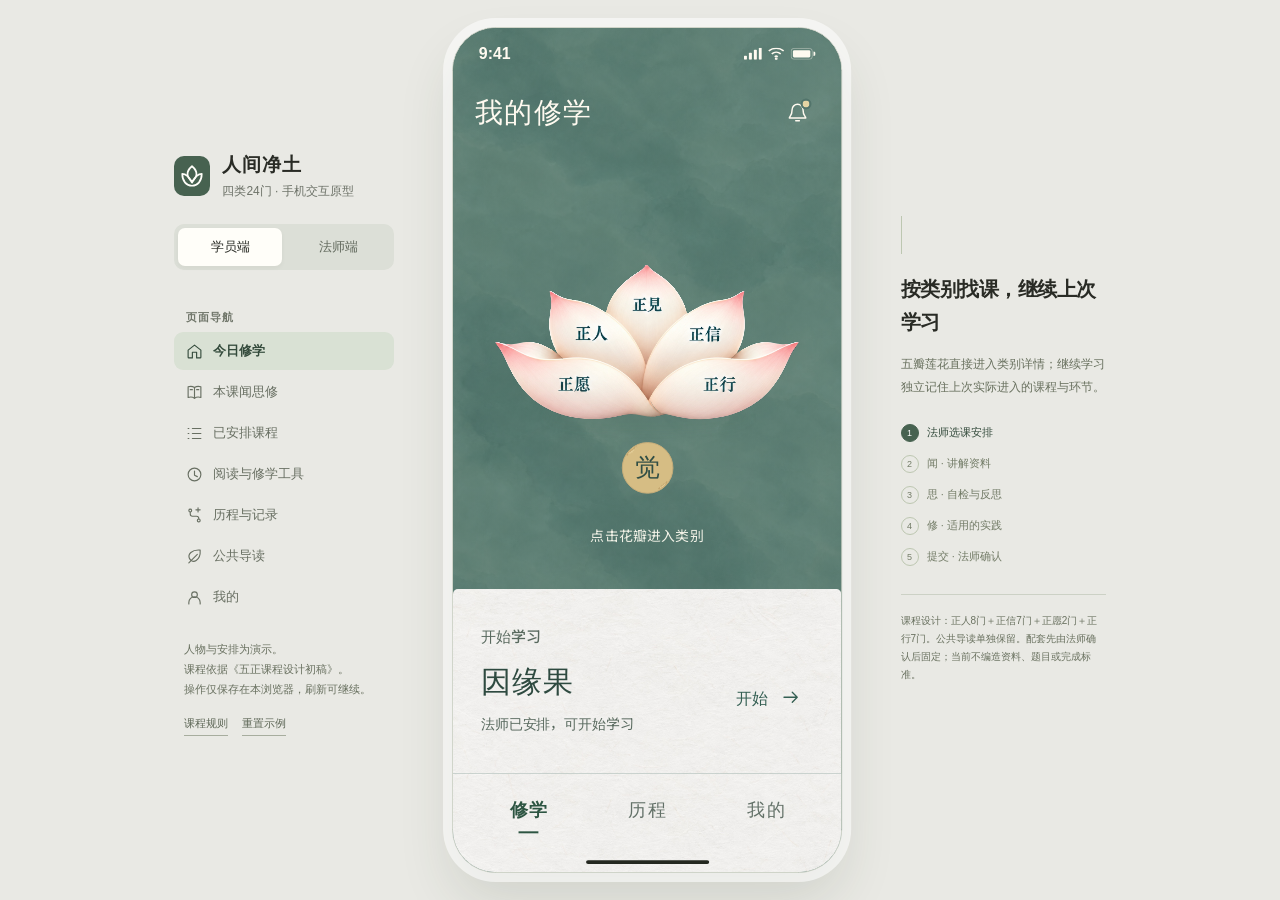
==== delivery/1.html @ a9e4b99b "[fina-skill] 完善首页莲花交互与宣纸文字导航" ====
<!doctype html>
<html lang="zh-CN">
<head>
  <meta charset="utf-8">
  <meta name="viewport" content="width=device-width, initial-scale=1, viewport-fit=cover">
  <meta name="theme-color" content="#e9e9e4">
  <title>人间净土 · 修学流程原型</title>
  <link rel="icon" href="data:image/svg+xml,%3Csvg xmlns='http://www.w3.org/2000/svg' viewBox='0 0 40 40'%3E%3Crect width='40' height='40' rx='10' fill='%23476250'/%3E%3Cpath d='M20 9C10 18 13 25 20 30C27 25 30 18 20 9Z' fill='none' stroke='%23fffdf6' stroke-width='2'/%3E%3Cpath d='M8 19C8 28 13 32 20 32C27 32 32 28 32 19C26 20 22 24 20 30C18 24 14 20 8 19Z' fill='none' stroke='%23fffdf6' stroke-width='2'/%3E%3C/svg%3E">
  <style>
:root{--ink:#292b25;--muted:#69705f;--primary:#476250;--primary-deep:#344b3c;--primary-soft:#e9eee7;--paper:#fffef9;--canvas:#f6f5ee;--line:#e6e7de;--ochre:#986a38;--ochre-soft:#f5ecde;--danger:#a1483f;--stage:#e9e9e4;--radius:16px;--font:-apple-system,BlinkMacSystemFont,"PingFang SC","Microsoft YaHei",sans-serif;--serif:"Songti SC","Noto Serif SC",SimSun,serif;--phone-scale:1}
*{box-sizing:border-box}body{margin:0;background:var(--stage);color:var(--ink);font-family:var(--font);font-size:15px;-webkit-font-smoothing:antialiased}button,input,textarea,select{font:inherit}button,a{-webkit-tap-highlight-color:transparent}button{cursor:pointer;color:inherit}button:disabled{cursor:not-allowed;opacity:.48}button,input,textarea,select,a{outline-offset:4px}button:focus-visible,a:focus-visible,input:focus-visible,textarea:focus-visible,select:focus-visible{outline:2px solid var(--primary)}button{border:0}a{color:var(--primary);text-underline-offset:3px}::selection{background:#dce5d7;color:#233329}input,textarea{caret-color:var(--primary)}svg{width:22px;height:22px;flex:none;vertical-align:middle}h1,h2,h3,h4,p{margin:0}h1,h2,h3{letter-spacing:-.025em}button{transition:background .15s ease,color .15s ease,transform .15s ease}button:active:not(:disabled){transform:translateY(1px)}.preview{height:100dvh;display:flex;gap:58px;align-items:center;justify-content:center;padding:25px 34px;overflow:hidden}.preview-sidebar{width:220px;flex:none;align-self:stretch;display:flex;flex-direction:column;justify-content:center;min-height:0}.preview-brand{display:flex;gap:12px;align-items:center;margin-bottom:24px}.brand-mark{width:36px;height:40px;display:grid;place-items:center;background:var(--primary);color:var(--paper);border-radius:10px}.brand-mark svg{width:26px;height:26px}.preview-brand strong{font-size:19px;letter-spacing:.05em}.preview-brand p{font-size:12px;color:#6d7268;margin-top:5px}.role-switch{padding:4px;display:flex;background:#dcdfd7;border-radius:10px;gap:4px;margin-bottom:24px}.role-switch button{width:50%;padding:10px 6px;font-weight:550;background:transparent;border-radius:7px;color:#636a5e;font-size:13px}.role-switch .active{background:var(--paper);color:var(--ink);box-shadow:0 2px 5px #242b1c0b}.side-heading{font-size:11px;letter-spacing:.08em;color:#70766a;margin:16px 12px 7px;font-weight:600}.preview-links{display:grid;gap:3px}.preview-links button{text-align:left;display:flex;align-items:center;gap:10px;background:transparent;border-radius:9px;padding:10px 12px;font-size:13px;color:#686f62}.preview-links button svg{width:17px;height:17px}.preview-links button:hover{background:#dfe3d9}.preview-links button.active{color:var(--primary-deep);background:#d9e1d4;font-weight:600}.preview-note{font-size:11px;line-height:1.8;color:#68705f;margin:24px 10px 0}.side-actions{display:flex;gap:14px;margin:12px 10px}.side-actions button{padding:4px 0;border-bottom:1px solid #a7ad9e;background:none;font-size:11px;color:#5e6757}.phone-wrap{position:relative;flex:none;width:calc(393px * var(--phone-scale));height:calc(852px * var(--phone-scale))}.phone{position:absolute;top:0;left:0;width:393px;height:852px;transform:scale(var(--phone-scale));transform-origin:top left;display:flex;flex-direction:column;background:var(--canvas);border:1px solid #d2d6cb;border-radius:44px;box-shadow:0 0 0 9px #ffffff92,0 28px 55px #303a2421;overflow:clip;isolation:isolate}.statusbar{height:52px;flex:none;display:flex;justify-content:space-between;align-items:center;padding:0 26px;font-size:16px;font-weight:600;user-select:none}.status-icons{display:flex;align-items:center;gap:6px}.status-icons svg{width:auto;height:12px}.phone-viewport{position:relative;flex:1;min-height:0;display:flex;flex-direction:column;overflow:hidden;isolation:isolate}.phone-content{flex:1;min-height:0;overflow:auto;overscroll-behavior:contain;scrollbar-width:none;scroll-behavior:smooth}.phone-content::-webkit-scrollbar{display:none}.gesture{height:27px;flex:none;display:grid;place-items:end center;padding-bottom:8px;background:var(--paper)}.gesture:after{content:"";width:124px;height:4px;background:#242820;border-radius:5px}.app-bar{height:53px;padding:4px 20px 0;display:flex;align-items:center;justify-content:space-between;gap:8px;flex:none;background:var(--canvas)}.app-bar .bar-title{font-size:17px;font-weight:600}.back{background:transparent;width:36px;height:40px;display:grid;place-items:center;margin-left:-9px}.icon-btn{height:40px;width:40px;display:grid;place-items:center;border-radius:50%;background:none}.icon-btn:hover{background:var(--primary-soft)}.app-wordmark{display:flex;gap:9px;align-items:center;font-family:var(--serif);font-size:21px;letter-spacing:.1em}.app-wordmark svg{width:25px;height:25px;color:var(--primary)}.pad{padding:12px 22px 24px}.page-heading{font-size:27px;font-weight:650;line-height:1.4}.sub{font-size:13px;color:var(--muted);line-height:1.7}.date{font-size:12px;color:var(--muted);margin-top:5px}.greeting{padding-top:15px;margin-bottom:26px}.greeting h1{font-family:var(--serif);font-size:30px;font-weight:600;letter-spacing:.02em}.section-title{display:flex;justify-content:space-between;align-items:center;gap:8px;margin:23px 0 13px}.section-title h2{font-size:17px;font-weight:650}.text-button{background:none;padding:8px 0;color:var(--primary);font-size:12px;display:inline-flex;align-items:center;gap:2px}.text-button svg{width:14px;height:14px}.course-focus{background:var(--paper);border:1px solid #dce2d5;border-radius:var(--radius);padding:20px 18px 17px}.focus-top{display:flex;align-items:center;justify-content:space-between;gap:8px}.breadcrumb{font-size:11px;color:var(--muted);display:flex;align-items:center;gap:5px;line-height:1.6}.breadcrumb svg{width:11px;height:11px}.tag{font-size:10px;padding:5px 8px;border-radius:5px;display:inline-flex;gap:4px;align-items:center;white-space:nowrap;line-height:1.2}.tag.green{background:var(--primary-soft);color:var(--primary)}.tag.amber{background:var(--ochre-soft);color:var(--ochre)}.tag.gray{background:#eeeee7;color:#6a7062}.tag svg{width:11px;height:11px}.focus-title{font-family:var(--serif);font-size:30px;font-weight:600;margin:13px 0 7px;letter-spacing:.03em}.focus-copy{font-size:13px;color:#626b5a;line-height:1.8}.phase-track{display:flex;gap:7px;margin:20px 0 17px}.phase-track button{flex:1;display:flex;align-items:center;justify-content:center;gap:5px;height:37px;border-radius:6px;background:#eeefe8;color:#697260;font-size:12px}.phase-track button.done{color:var(--primary);background:#e5ece0}.phase-track button.current{background:#eef0df;color:#5c6742}.phase-track svg{width:14px;height:14px}.primary{background:var(--primary);color:var(--paper);width:100%;min-height:47px;padding:12px 17px;border-radius:10px;font-weight:550;font-size:14px;display:flex;align-items:center;justify-content:center;gap:8px}.primary:hover:not(:disabled){background:var(--primary-deep)}.primary svg{width:17px;height:17px}.secondary{background:var(--paper);border:1px solid #d9dfd1;color:var(--primary);min-height:45px;padding:11px 16px;border-radius:10px;font-weight:550;display:flex;align-items:center;justify-content:center;gap:7px;font-size:13px}.secondary:hover{background:var(--primary-soft)}.secondary svg{width:17px;height:17px}.quiet{border:0;background:transparent;color:var(--muted);padding:10px;font-size:12px}.small-primary{background:var(--primary);color:white;padding:8px 13px;border-radius:7px;font-size:12px;min-height:37px}.course-foot{display:flex;align-items:center;justify-content:space-between;font-size:10px;color:var(--muted);margin-top:13px}.avatar{width:31px;height:31px;background:#e9e5d9;border-radius:50%;display:inline-grid;place-items:center;color:#695e49;font-family:var(--serif);font-size:14px;flex:none}.teacher-by{display:flex;gap:6px;align-items:center}.teacher-by .avatar{width:20px;height:20px;font-size:10px}.list-row{display:flex;align-items:center;gap:12px;width:100%;text-align:left;background:none;padding:16px 0;border-bottom:1px solid var(--line)}.row-icon{height:42px;width:42px;border-radius:12px;background:#e9ede2;color:var(--primary);display:grid;place-items:center;flex:none}.row-icon.ochre{background:#f0e9db;color:var(--ochre)}.row-icon.gray{background:#ebece5;color:#7d8375}.row-main{flex:1;min-width:0}.row-main strong{font-size:14px;font-weight:550;display:block;line-height:1.5}.row-main small{font-size:11px;color:var(--muted);display:block;line-height:1.7;margin-top:3px}.row-arrow{height:17px;width:17px;color:#8d9484;flex:none}.row-end{text-align:right;font-size:12px;color:var(--primary);font-variant-numeric:tabular-nums;flex:none}.row-end small{display:block;font-size:10px;color:var(--muted);margin-top:3px}.lotus-route{position:relative;padding:20px 18px;background:#eeeee4;border-radius:14px;display:flex;align-items:center;gap:17px;text-align:left;width:100%;margin-top:25px}.route-sign{height:53px;width:53px;color:var(--primary);border:1px solid #cbd4bf;border-radius:50%;display:grid;place-items:center}.route-sign svg{width:30px;height:30px}.lotus-route strong{font-family:var(--serif);font-size:18px;letter-spacing:.04em;font-weight:600}.lotus-route small{display:block;margin-top:7px;color:var(--muted);font-size:11px}.bottom-nav{background:var(--paper);border-top:1px solid var(--line);height:63px;flex:none;display:flex;justify-content:space-around;align-items:center;padding:5px 7px 0}.bottom-nav button{background:transparent;display:flex;align-items:center;justify-content:center;flex-direction:column;gap:5px;color:#6d7564;font-size:10px;min-width:68px;min-height:48px}.bottom-nav button svg{width:21px;height:21px}.bottom-nav button.active{color:var(--primary);font-weight:600}.preview-context{width:205px;flex:none;align-self:center}.context-line{height:38px;width:1px;background:#bdc7b1;margin-bottom:19px}.preview-context h2{font-family:var(--serif);font-size:20px;line-height:1.65;font-weight:600}.preview-context>p{font-size:12px;line-height:1.9;color:#69715f;margin-top:14px}.flow-index{display:grid;gap:13px;margin-top:25px;font-size:11px;color:#727b66}.flow-index span{display:flex;align-items:center;gap:8px}.flow-index i{width:18px;height:18px;border:1px solid #bdc7b1;border-radius:50%;font-style:normal;font-size:9px;display:grid;place-items:center}.flow-index .active{color:var(--primary-deep)}.flow-index .active i{background:var(--primary);color:white;border-color:var(--primary)}.preview-context .scope-note{font-size:10px;line-height:1.8;margin-top:28px;padding-top:17px;border-top:1px solid #ccd1c5}.mobile-tools{display:none}.detail-title{font-family:var(--serif);font-size:31px;margin:14px 0 8px;line-height:1.35;letter-spacing:.04em}.detail-lead{font-size:13px;line-height:1.8;color:#656e5b;margin-bottom:20px}.guidance{padding:16px 0;margin:0 0 12px;border-top:1px solid var(--line);border-bottom:1px solid var(--line)}.guidance-head{display:flex;align-items:center;gap:8px;font-size:12px;margin-bottom:9px}.guidance p{font-size:13px;line-height:1.9;color:#505b47}.stage-block{padding:17px 0 6px;border-bottom:1px solid var(--line)}.stage-head{display:flex;align-items:center;gap:11px;margin-bottom:5px}.stage-symbol{font-family:var(--serif);font-size:24px;color:var(--primary);width:27px;flex:none}.stage-head h2{font-size:16px;flex:1}.stage-head>small{font-size:11px;color:var(--muted)}.task-row{background:none;width:100%;display:flex;align-items:center;gap:11px;text-align:left;padding:13px 0 13px 3px}.check-dot{width:18px;height:18px;border:1px solid #c9d2c0;border-radius:50%;color:var(--primary);flex:none;display:grid;place-items:center}.check-dot.done{border-color:var(--primary);background:var(--primary);color:white}.check-dot svg{width:12px;height:12px}.task-row b{display:block;font-size:13px;font-weight:500;line-height:1.65}.task-row small{color:var(--muted);font-size:11px;display:block;margin-top:2px}.action-footer{padding:12px 22px 13px;border-top:1px solid var(--line);background:var(--paper);flex:none}.action-footer>p{font-size:11px;color:var(--muted);text-align:center;margin:8px 0 0;line-height:1.5}.action-footer.dual{display:flex;gap:10px}.action-footer.dual>*{flex:1}.banner{border:1px solid #dfd6bd;background:#f6f0e2;border-radius:9px;padding:12px 13px;font-size:12px;line-height:1.8;color:#76562c;margin:14px 0}.banner.success{background:#eaf0e5;border-color:#d3ddc9;color:var(--primary)}.muted-label{font-size:11px;color:var(--muted);margin:8px 0}.reader-toolbar{display:flex;gap:8px;margin:14px 0 18px}.chip{border:1px solid var(--line);background:var(--paper);border-radius:7px;min-height:34px;padding:7px 11px;font-size:12px;color:#6f7763}.chip.active{background:var(--primary-soft);border-color:#c7d3bd;color:var(--primary);font-weight:550}.reader-paper{background:var(--paper);border:1px solid #e4e4d8;padding:27px 22px 23px;border-radius:4px;min-height:334px}.reader-paper h2{font-family:var(--serif);text-align:center;font-size:25px;font-weight:600;margin-bottom:11px}.reader-paper .paper-sub{text-align:center;color:var(--muted);font-size:10px;margin-bottom:28px;letter-spacing:.12em}.reader-paper h3{font-family:var(--serif);font-size:17px;margin:21px 0 12px}.reader-paper p{font-family:var(--serif);font-size:16px;line-height:2.2;color:#4e5546}.paper-line{height:1px;background:var(--line);margin:20px 0}.reader-pagination{display:flex;align-items:center;justify-content:space-between;margin:15px 0}.reader-pagination span{font-size:11px;color:var(--muted)}.checkbox-row{display:flex;align-items:flex-start;gap:9px;font-size:12px;line-height:1.7;padding:14px 0}.checkbox-row input{accent-color:var(--primary);width:17px;height:17px;margin:1px 0 0;flex:none}.field{margin:21px 0}.field label,.field .label{display:block;font-size:13px;font-weight:550;margin-bottom:9px;line-height:1.6}.field small{font-weight:400;color:var(--muted);font-size:11px}.field input:not([type=checkbox]):not([type=radio]),.field textarea,.field select{width:100%;background:var(--paper);border:1px solid #d6ddcc;border-radius:9px;padding:12px;color:var(--ink);font-size:13px;line-height:1.7;min-height:46px}.field textarea{resize:vertical;min-height:106px}.field textarea:focus,.field input:focus{border-color:var(--primary)}input::placeholder,textarea::placeholder{color:#717866;opacity:1}.question{padding:19px 0;border-bottom:1px solid var(--line)}.question legend{font-size:14px;font-weight:550;margin-bottom:12px;line-height:1.7;padding:0}.question{border-left:0;border-right:0;border-top:0;min-width:0;margin:0}.radio-options{display:flex;flex-wrap:wrap;gap:8px}.radio-label{display:flex;align-items:center;gap:5px;font-size:11px;line-height:1.5;background:var(--paper);border:1px solid #e0e4d7;padding:9px;border-radius:7px;cursor:pointer;min-height:37px}.radio-label:has(input:checked){background:var(--primary-soft);border-color:var(--primary);color:var(--primary)}.radio-label input{accent-color:var(--primary);margin:0;width:13px;height:13px}.error{color:var(--danger);font-size:12px;line-height:1.7;margin-top:10px}.practice-hero{display:flex;align-items:center;justify-content:space-between;padding:17px 0;border-bottom:1px solid var(--line)}.practice-hero strong{font-size:14px;font-weight:550}.practice-hero small{font-size:11px;color:var(--muted);display:block;margin-top:6px}.practice-hero b{font-variant-numeric:tabular-nums;font-size:17px;font-weight:500;color:var(--primary)}.counter-area{text-align:center;padding:29px 0 14px}.count-button{width:224px;height:224px;border-radius:50%;background:#e8eee1;border:1px solid #d2ddc6;display:flex;flex-direction:column;gap:3px;align-items:center;justify-content:center;margin:0 auto 16px;color:var(--primary)}.count-button:hover{background:#e0e9d8}.count-button:active{transform:scale(.98)!important}.count-button svg{width:31px;height:31px;margin-bottom:8px;opacity:.8}.count-button strong{font-size:53px;font-weight:350;line-height:1.15;font-variant-numeric:tabular-nums;letter-spacing:-.04em}.count-button small{font-size:11px;opacity:.8;margin-top:7px}.count-tools{display:flex;justify-content:center;gap:15px}.count-tools button{background:transparent;border:1px solid #d6deca;min-width:60px;height:36px;border-radius:8px;color:var(--primary);font-size:13px}.manual-entry{display:flex;gap:9px;align-items:center;margin-top:15px}.manual-entry input{min-width:0}.manual-entry button{flex:none}.progress-line{height:5px;background:#e7ebdf;border-radius:5px;overflow:hidden}.progress-line span{height:100%;display:block;background:var(--primary);border-radius:5px;transition:width .2s ease}.summary-row{display:flex;justify-content:space-between;align-items:center;gap:12px;padding:14px 0;border-bottom:1px solid var(--line);font-size:13px;line-height:1.6}.summary-row .value{font-size:12px;color:var(--primary);display:flex;gap:6px;align-items:center;text-align:right}.summary-row svg{width:15px;height:15px}.summary-prose{font-size:13px;line-height:1.9;color:#55614d;margin:11px 0 20px}.success-state{text-align:center;padding:40px 10px 28px}.success-mark{height:72px;width:72px;border-radius:50%;display:grid;place-items:center;background:var(--primary-soft);color:var(--primary);margin:0 auto 21px}.success-mark svg{width:33px;height:33px}.success-state h1{font-family:var(--serif);font-size:29px;margin-bottom:10px}.success-state p{font-size:13px;line-height:1.9;color:var(--muted)}.state-list{background:var(--paper);border:1px solid var(--line);border-radius:12px;padding:3px 17px;margin:15px 0}.state-list .summary-row:last-child{border:0}.plain-note{font-size:12px;line-height:1.9;color:var(--muted);padding:12px 0}.tabs{display:flex;gap:21px;border-bottom:1px solid var(--line);margin:16px 0 4px}.tabs button{background:none;font-size:13px;color:#68725e;position:relative;padding:11px 0 13px;min-height:43px}.tabs button.active{color:var(--primary);font-weight:600}.tabs button.active:after{content:"";position:absolute;bottom:-1px;left:0;right:0;height:2px;background:var(--primary)}.journey-current{margin:19px 0 20px;padding:14px 0 14px 15px;border:1px solid #d5deca;border-radius:10px;display:flex;align-items:center;gap:12px;background:var(--paper)}.journey-current svg{width:27px;height:27px;color:var(--primary)}.journey-current strong{display:block;font-family:var(--serif);font-size:19px}.journey-current small{font-size:11px;color:var(--muted);display:block;margin-top:5px}.journey-chapter{position:relative;margin-left:13px;padding:0 0 23px 26px;border-left:1px solid #d2dcc5}.journey-chapter:last-child{border:0}.journey-dot{position:absolute;top:0;left:-12px;width:24px;height:24px;border:1px solid #cbd5be;border-radius:50%;background:var(--canvas);display:grid;place-items:center;font-size:10px;color:#7f8b72}.journey-dot.current{background:var(--primary);border-color:var(--primary);color:white}.journey-dot.done{background:#e1e9d9;color:var(--primary)}.journey-dot svg{width:12px;height:12px}.journey-chapter h2{font-family:var(--serif);font-size:20px;padding-top:2px}.journey-chapter>p{font-size:11px;color:var(--muted);margin:7px 0 10px}.journey-entries{display:flex;gap:7px;flex-wrap:wrap}.journey-entries button{border:1px solid #e0e4d8;background:var(--paper);border-radius:7px;padding:9px;font-size:11px;color:#68725e;min-height:36px;display:flex;gap:5px;align-items:center}.journey-entries button svg{width:11px;height:11px}.journey-entries button.current{background:#e6ecde;border-color:#c6d4b8;color:var(--primary)}.journey-entries button.done{color:var(--primary)}.empty{text-align:center;padding:42px 14px}.empty svg{width:35px;height:35px;color:#87937d;margin-bottom:17px}.empty h2{font-size:17px;font-weight:550;margin-bottom:9px}.empty p{font-size:12px;line-height:1.9;color:var(--muted)}.profile{display:flex;align-items:center;gap:14px;margin:18px 0 24px}.profile>.avatar{height:55px;width:55px;font-size:24px;background:#e0e7d7;color:var(--primary)}.profile h1{font-family:var(--serif);font-size:26px;font-weight:600}.profile p{font-size:12px;color:var(--muted);margin-top:6px}.stat-inline{display:flex;gap:0;margin:15px 0 20px;border-top:1px solid var(--line);border-bottom:1px solid var(--line);padding:17px 0}.stat-inline>div{flex:1;border-right:1px solid var(--line);text-align:center}.stat-inline>div:last-child{border:0}.stat-inline strong{font-size:21px;font-weight:500;display:block}.stat-inline small{font-size:11px;color:var(--muted);display:block;margin-top:6px}.student-row>.avatar{width:45px;height:45px;font-size:19px;background:#e2e9d9;color:var(--primary)}.search{display:flex;align-items:center;gap:9px;border:1px solid #e0e4d7;background:var(--paper);border-radius:10px;margin:20px 0 8px;padding:0 12px;height:43px}.search svg{width:17px;height:17px;color:var(--muted)}.search input{background:transparent;border:0;width:100%;height:100%;font-size:12px;outline:0}.assign-option{display:flex;gap:11px;align-items:flex-start;border-bottom:1px solid var(--line);padding:16px 0;cursor:pointer}.assign-option input{margin:4px 0 0;accent-color:var(--primary);width:17px;height:17px;flex:none}.assign-option strong{font-size:14px;font-weight:550}.assign-option p{font-size:12px;color:var(--muted);margin:5px 0;line-height:1.7}.form-grid{display:grid;grid-template-columns:1fr 1fr;gap:12px}.required-line{display:flex;align-items:center;gap:9px;padding:10px 0;font-size:13px}.required-line input{accent-color:var(--primary);height:16px;width:16px;margin:0}.review-title{font-family:var(--serif);font-size:26px;margin:14px 0 9px}.review-section{padding:19px 0;border-bottom:1px solid var(--line)}.review-section h2{font-size:16px;margin-bottom:10px}.review-section h2 span{font-family:var(--serif);font-weight:400;font-size:19px;margin-right:8px;color:var(--primary)}.review-section>p{font-size:13px;color:#536049;line-height:1.9}.review-section small{font-size:11px;color:var(--muted);display:block;line-height:1.8;margin-top:8px}.review-answer{margin-top:9px;font-size:12px;line-height:1.8;color:#5c6751}.review-answer b{color:var(--primary);font-weight:500}.record-line{display:flex;gap:12px;padding:17px 0;border-bottom:1px solid var(--line)}.record-line>.row-icon{height:35px;width:35px;border-radius:9px}.record-line strong{font-weight:500;font-size:13px}.record-line p{font-size:11px;color:var(--muted);line-height:1.8;margin-top:5px}.toast{position:absolute;bottom:20px;left:50%;transform:translateX(-50%);max-width:calc(100% - 35px);width:max-content;padding:11px 16px;border-radius:9px;background:#303c2e;color:#fffef9;font-size:12px;line-height:1.7;z-index:30;box-shadow:0 6px 15px #23301a24;pointer-events:none}.toast.error-toast{background:#8e4339}.modal{position:absolute;inset:0;background:#2028195c;display:flex;align-items:flex-end;z-index:20;padding-top:45px}.sheet{background:var(--paper);border-radius:22px 22px 0 0;padding:23px 22px 24px;width:100%;max-height:100%;overflow:auto;box-shadow:0 -5px 30px #20281912}.sheet-head{display:flex;align-items:center;justify-content:space-between;gap:12px;margin-bottom:13px}.sheet-head h2{font-size:19px;font-weight:600}.sheet-head .icon-btn{height:30px;width:30px}.sheet>p{font-size:13px;line-height:1.9;color:var(--muted);margin:12px 0 22px}.sheet-actions{display:flex;gap:11px;margin-top:20px}.sheet-actions>*{flex:1}.sheet textarea{width:100%;border:1px solid #d4dccb;background:var(--canvas);padding:12px;border-radius:9px;min-height:115px;resize:vertical;font-size:13px;line-height:1.8}.review-stamp{font-size:12px;color:var(--primary);display:flex;gap:6px;align-items:center;margin-top:15px}.review-stamp svg{width:15px;height:15px}.revision-note{background:#f5eee0;border-radius:10px;padding:14px;margin:17px 0;color:#7b5c33;font-size:12px;line-height:1.9}.small-gap{margin-top:14px}.space-top{margin-top:23px}.center{text-align:center}.flex-row{display:flex;gap:10px;align-items:center}.flex-row>*{flex:1}.notice-dot{width:5px;height:5px;border-radius:50%;background:var(--ochre);display:inline-block}.history-label{font-size:11px;color:var(--muted);margin:18px 0 7px}.not-applicable{color:var(--muted);font-size:12px;padding:12px 0}.snapshot-note{font-size:10px;color:var(--muted);margin:14px 0;line-height:1.8}
@media(min-width:1450px){.preview{gap:76px}}@media(max-width:1080px){.preview-context{display:none}.preview{gap:45px}.preview-sidebar{width:205px}}@media(max-width:700px){.preview-sidebar{display:none}.preview{padding:53px 18px 18px;gap:0;align-items:flex-start}.mobile-tools{display:flex;position:fixed;top:9px;left:18px;right:18px;justify-content:space-between;align-items:center;font-size:11px;color:#5c6652}.mobile-tools button{border:1px solid #cbd2c2;background:#f6f6ef;padding:7px 10px;border-radius:7px;font-size:11px}.mobile-tools .mini-brand{font-family:var(--serif);font-size:14px;color:#485641}.phone{box-shadow:0 0 0 7px #ffffff85,0 15px 30px #303a241c}.preview-context{display:none}}@media(prefers-reduced-motion:reduce){*{transition:none!important;scroll-behavior:auto!important}}

/* Homepage: five-petal curriculum navigation, based on the supplied emblem. */
.lotus-home{padding-top:14px}.lotus-heading{display:flex;align-items:center;justify-content:space-between;gap:12px;margin:7px 0 3px}.lotus-heading h1{font-family:var(--serif);font-size:28px;font-weight:600;line-height:1.4;letter-spacing:.025em}.lotus-heading p{font-size:14px;color:var(--muted);margin-top:7px;line-height:1.6}.study-lotus{width:306px;max-width:100%;margin:1px auto 0}.lotus-map{display:block;width:100%;height:auto;vertical-align:top;overflow:visible}.lotus-petal,.lotus-center{cursor:pointer;outline:none}.lotus-petal .petal-silhouette{transition:stroke-width .18s ease,filter .18s ease}.lotus-petal:hover .petal-silhouette{stroke:#fff4cf;stroke-width:2.8}.lotus-petal:focus-visible .petal-silhouette{stroke:#fff9de;stroke-width:4.2}.lotus-petal text,.lotus-petal>circle,.lotus-petal>path:not(.petal-silhouette),.lotus-center text{pointer-events:none}.petal-name{font-family:var(--serif);font-size:26px;font-weight:500;fill:#f8ebc9;letter-spacing:.075em}.petal-state{font-family:var(--font);font-size:16px;fill:#e9e1ca;letter-spacing:0}.lotus-awakening{font-family:var(--serif);font-size:45px;fill:#f4e5bc;font-weight:400}.lotus-center-label{font-family:var(--serif);font-size:15px;fill:#ecdfb9;letter-spacing:.08em}.lotus-center:hover>circle:first-child,.lotus-center:focus-visible>circle:first-child{stroke:#fff9de;stroke-width:4}.lotus-hint{text-align:center;font-size:10px;letter-spacing:.06em;line-height:1.6;color:var(--muted);margin:1px 0 14px}.lotus-branch-head{display:flex;justify-content:space-between;align-items:center;gap:10px;margin-bottom:11px}.lotus-branch-head h2{font-family:var(--serif);font-size:21px;font-weight:600;display:flex;align-items:center;gap:9px}.lotus-branch-head h2 span{font-family:var(--font);font-size:10px;font-weight:400;color:var(--primary);border:1px solid #c8d2bf;display:grid;place-items:center;width:21px;height:21px;border-radius:4px}.lotus-branch-head>span{font-size:11px;color:var(--muted)}.lotus-course{border:1px solid #dce2d5;border-radius:14px;background:var(--paper);padding:13px 15px 14px}.lotus-course-title{display:flex;align-items:center;justify-content:space-between;margin:7px 0 0}.lotus-course-title h3{font-family:var(--serif);font-size:25px;font-weight:600}.lotus-course-title>span{font-size:10px;color:var(--muted)}.lotus-course .phase-track{margin:12px 0}.lotus-course .phase-track button{min-height:30px;padding:7px 4px;font-size:10px}.lotus-course .primary{min-height:42px;padding-top:11px;padding-bottom:11px;font-size:13px}.lotus-empty{padding:21px 15px 13px;background:var(--paper);border:1px solid var(--line);border-radius:14px}.lotus-empty p{font-size:14px;margin-bottom:9px}.lotus-empty small{font-size:11px;color:var(--muted);line-height:1.9}.lotus-empty .text-button{margin-top:11px;display:flex}.lotus-all{display:flex;align-items:center;justify-content:space-between;width:100%;background:transparent;padding:18px 0 13px;margin-top:9px;border-bottom:1px solid var(--line);font-size:13px}.lotus-all>span:last-child{color:var(--muted);font-size:11px;display:flex;gap:3px;align-items:center}.lotus-all svg{width:13px;height:13px}.lotus-note{font-size:10px}
@media(prefers-reduced-motion:reduce){.lotus-petal .petal-silhouette{transition:none}}

/* Units are the assignment boundary; a learner's route follows actual assignments. */
.space-top-sm{margin-top:8px}.unit-description{font-size:13px;line-height:1.9;color:#55614d;margin:14px 0 18px}.unit-deadline{display:block;margin-top:11px;color:var(--muted);font-size:11px}.reader-title{font-family:var(--serif);font-size:25px;font-weight:600;margin:10px 0 7px}.unit-filters{display:flex;flex-wrap:wrap;gap:7px;margin:20px 0 9px}.unit-filters .chip{padding:8px 11px;min-height:34px}.unit-choice{padding:16px 0 12px;border-bottom:1px solid var(--line)}.unit-choice>label{display:flex;gap:11px;align-items:flex-start;cursor:pointer}.unit-choice input{width:17px;height:17px;accent-color:var(--primary);flex:none;margin:3px 0 0}.unit-choice label strong{font-size:16px;font-weight:550}.unit-choice label small{display:block;font-size:11px;color:var(--muted);margin-top:7px;line-height:1.6}.unit-choice>p{font-size:12px;color:#55614d;line-height:1.8;margin:10px 0 0 28px}.unit-choice-foot{display:flex;justify-content:space-between;gap:8px;align-items:center;margin:2px 0 0 28px}.unit-choice-foot>span{font-size:11px;color:var(--muted)}.unit-choice.already-assigned>label{cursor:default}.unit-choice.already-assigned label strong{color:var(--muted)}.unit-target{padding:13px 0 19px;border-bottom:1px solid var(--line)}.unit-target>div{display:flex;align-items:center;justify-content:space-between;gap:10px}.unit-target strong{font-size:14px;font-weight:550}.unit-target label{font-size:12px;display:block;margin:8px 0}.unit-target input{width:100%;min-height:44px;background:var(--paper);border:1px solid #d6ddcc;border-radius:9px;padding:11px 12px;font-size:14px;color:var(--ink)}.unit-material-preview{display:flex;align-items:center;gap:10px;padding:15px 0;border-bottom:1px solid var(--line);font-size:14px}.unit-material-preview:last-child{border-bottom:0}.unit-material-preview svg{color:var(--primary);width:18px;height:18px}.unit-material-preview span{flex:1}.unit-material-preview small{font-size:11px;color:var(--muted)}.journey-summary{display:flex;justify-content:space-between;gap:15px;border-top:1px solid var(--line);border-bottom:1px solid var(--line);padding:16px 0;margin:22px 0 28px;font-size:12px;color:var(--muted)}.journey-summary b{font-weight:600;color:var(--primary);font-size:15px;padding:0 3px}.personal-route{position:relative;isolation:isolate;margin-top:6px}.personal-route:before{content:"";position:absolute;z-index:-1;top:23px;bottom:137px;left:2px;width:44px;background:url("data:image/svg+xml,%3Csvg xmlns='http://www.w3.org/2000/svg' width='44' height='160' viewBox='0 0 44 160'%3E%3Cpath d='M22 0C-7 53 51 107 22 160' fill='none' stroke='%23becabb' stroke-width='1.4'/%3E%3C/svg%3E") repeat-y}.route-node{position:relative;min-height:160px;padding:0 0 25px 58px}.route-dot{position:absolute;left:14px;top:13px;display:grid;place-items:center;width:20px;height:20px;border:1px solid #9cae98;border-radius:50%;background:var(--canvas);color:var(--primary)}.route-dot svg{width:12px;height:12px}.route-node.completed .route-dot{background:var(--primary);border-color:var(--primary);color:var(--paper)}.route-node.current .route-dot{border:2px solid var(--primary)}.route-node.current .route-dot>span{width:6px;height:6px;border-radius:50%;background:var(--primary)}.route-node.submitted .route-dot{background:var(--ochre-soft);color:var(--ochre);border-color:var(--ochre)}.route-content{display:flex;width:100%;text-align:left;background:transparent;flex-direction:column;align-items:flex-start;padding:0 0 13px;border-bottom:1px solid var(--line)}.route-meta{font-size:11px;line-height:1.6;color:var(--muted)}.route-title{display:flex;justify-content:space-between;align-items:center;gap:8px;width:100%;font-family:var(--serif);font-weight:600;font-size:23px;margin-top:8px;line-height:1.5}.route-title svg{width:15px;height:15px;color:var(--primary)}.route-path{font-size:11px;color:var(--muted);margin-top:5px;line-height:1.8}.route-state{display:flex;align-items:center;gap:10px;margin-top:11px;flex-wrap:wrap}.route-state>small{font-size:10px;color:var(--muted)}.route-content:hover .route-title{color:var(--primary)}
.submission-materials{padding:0 3px 10px}.submission-materials>div{display:flex;align-items:center;gap:8px;font-size:12px;padding:9px 0;color:var(--primary)}.submission-materials svg{width:14px;height:14px}.submission-materials span{flex:1}.submission-materials small{font-size:10px;color:var(--muted)}
/* The lotus distinguishes understanding (正见) from the four practice domains. */
.lotus-mode{pointer-events:none}.lotus-mode circle{stroke:#ead8a7;stroke-width:1}.lotus-mode text{font:600 15px var(--serif);letter-spacing:0}.lotus-mode.theory circle{fill:#efddb0}.lotus-mode.theory text{fill:#164d50}.lotus-mode.practice circle{fill:#164f54}.lotus-mode.practice text{fill:#f3e5bd}.lotus-relation{display:grid;justify-content:center;gap:7px;margin:14px 0 24px;font-size:13px;line-height:1.6;color:#55614d}.lotus-relation>span{display:flex;align-items:center;gap:8px;white-space:nowrap}.lotus-relation b{font-family:var(--serif);font-size:14px;font-weight:600;width:21px;height:21px;display:grid;place-items:center;border-radius:4px;background:#e9e1cd;color:#625434}.lotus-relation>span+span b{background:var(--primary-soft);color:var(--primary)}
/* Source-backed themes and explicit unresolved curriculum definitions. */
.source-path{font-size:12px;line-height:1.9;color:var(--primary);margin:14px 0;overflow-wrap:anywhere}.source-path>span{color:var(--muted);padding:0 2px}.definition-notice{background:#f2eddf;border-radius:10px;padding:14px 15px;margin:18px 0;color:#715832;font-size:12px;line-height:1.9}.definition-notice strong{font-size:13px;font-weight:550}.definition-notice p{margin-top:7px}.source-marker,.source-note{font-size:12px;line-height:1.9;color:var(--muted);margin:14px 0}.source-note{background:var(--paper);padding:13px;border:1px solid var(--line);border-radius:9px;color:#6b5a3d}.source-tree{padding:0 0 0 18px;margin:11px 0 20px}.source-tree li{font-size:13px;line-height:1.8;padding:8px 0;border-bottom:1px solid var(--line)}.source-tree small{display:block;color:var(--muted);font-size:11px}.pending-list{padding-left:19px;font-size:13px;line-height:1.9;color:#655a43;margin:12px 0 22px}.pending-list li{padding:5px 0}.source-group{border-top:1px solid var(--line);margin:8px 0}.source-group>summary{cursor:pointer;min-height:48px;padding:14px 0;font-size:14px;font-weight:550;color:var(--primary);line-height:1.5}.source-group>summary small{float:right;font-size:11px;font-weight:400;color:var(--muted);padding-right:2px}.source-group .unit-choice{padding-left:4px}.selected-source{display:flex;align-items:center;justify-content:space-between;gap:10px;border-bottom:1px solid var(--line);font-size:12px;line-height:1.8;padding:7px 0}.pending-methods{margin:22px 0}.pending-methods button{display:flex;align-items:center;gap:10px;width:100%;padding:15px 0;background:transparent;border-bottom:1px solid var(--line);text-align:left;font-size:12px}.pending-methods b{font-family:var(--serif);font-size:23px;font-weight:400;color:var(--primary)}.pending-methods span{flex:1;color:var(--muted)}.pending-methods svg{width:15px;height:15px;color:var(--primary)}

/* Mentor configuration fields share the existing paper form style. */
.field input:not([type=checkbox]):not([type=radio]),.field select{width:100%;min-height:44px;border:1px solid #d4dccb;border-radius:9px;background:var(--paper);padding:11px 12px;color:var(--ink);font-size:13px}.field select{appearance:auto}

/* v5: whole courses, explicit pairing gaps, and personal check-in settings. */
.course-counts{display:flex;justify-content:space-between;gap:8px;margin:22px 0 16px;padding:16px 0;border-block:1px solid var(--line)}.course-counts>span{display:flex;flex-direction:column;align-items:center;gap:6px;color:var(--muted);font-size:11px;flex:1}.course-counts b{color:var(--primary);font-family:var(--serif);font-weight:500;font-size:27px}.confirmed-pairing{background:#eaf0e6;border-left:2px solid #8d9f80;padding:14px 16px;color:var(--primary);font-size:12px;line-height:1.8}.confirmed-pairing strong{font-weight:600}.confirmed-pairing .pending-list{margin:6px 0 8px;padding-left:16px;color:var(--primary)}.confirmed-pairing .pending-list li{padding:3px 0}.confirmed-pairing p{font-size:11px;color:var(--muted)}.course-pairing .definition-notice{margin-bottom:6px}.lotus-heading>.tag{white-space:nowrap;font-size:10px}.lotus-course-title h3{overflow-wrap:anywhere}.lotus-course-title{margin:8px 0}.unit-material-preview small{max-width:100px;text-align:right;flex:none;line-height:1.7}.list-row .row-main{min-width:0}.list-row small,.list-row strong{overflow-wrap:anywhere}.course-pairing .source-path{padding:12px 14px;background:var(--paper);border:1px solid var(--line);border-radius:9px}.lotus-branch-head>span{font-size:10px}.field textarea{min-height:115px}.source-group>summary small{float:none}

/* Homepage: petals navigate to categories; resuming study is independent. */
.lotus-home .study-lotus{width:320px;margin:18px auto 0}.resume-section{margin-top:25px}.resume-entry{display:flex;align-items:center;justify-content:space-between;gap:16px;width:100%;padding:18px 0;text-align:left;background:transparent;border-block:1px solid var(--line)}.resume-entry:hover{background:var(--primary-soft)}.resume-entry-copy{flex:1;min-width:0}.resume-entry-copy strong{display:block;font-family:var(--serif);font-size:23px;font-weight:600;line-height:1.5;overflow-wrap:anywhere}.resume-entry-copy small{display:block;font-size:14px;line-height:1.7;color:var(--muted);margin-top:5px;overflow-wrap:anywhere}.resume-entry-action{display:inline-flex;align-items:center;gap:8px;flex:none;min-height:44px;font-size:15px;font-weight:550;color:var(--primary-deep)}.resume-entry-action svg{width:19px;height:19px}.home-empty{padding:14px 0 6px;min-height:130px}.home-empty h3{font-family:var(--serif);font-size:20px;font-weight:500;line-height:1.7}.home-empty p{font-size:12px;color:var(--muted);line-height:1.8;margin:6px 0}.home-empty .text-button{min-height:44px;font-size:13px}.category-intro{margin-top:5px}.category-assignment{display:flex;align-items:center;justify-content:space-between;gap:15px;width:100%;min-height:88px;padding:15px 0;background:transparent;text-align:left;border-bottom:1px solid var(--line)}.category-assignment strong{font-family:var(--serif);font-size:23px;font-weight:600;line-height:1.6}.category-assignment small{display:block;font-size:12px;line-height:1.7;color:var(--muted);margin-top:5px}.category-assignment>svg{width:17px;height:17px;color:var(--primary)}.category-assignment:hover{background:var(--primary-soft)}.category-empty{padding:14px 0 18px}.category-empty p{font-size:15px;line-height:1.8}.category-empty small{font-size:12px;line-height:1.8;color:var(--muted);display:block;margin-top:6px}.category-unassigned{margin-top:30px}.catalog-grid{display:grid;grid-template-columns:repeat(2,minmax(0,1fr));gap:0 18px;border-top:1px solid var(--line)}.catalog-course{display:flex;flex-direction:column;align-items:flex-start;justify-content:center;min-width:0;min-height:93px;padding:15px 0;border-bottom:1px solid var(--line);text-align:left;background:transparent}.catalog-course strong{font-size:17px;font-weight:500;line-height:1.6;overflow-wrap:anywhere}.catalog-course>span{display:flex;gap:5px;align-items:center;color:var(--muted);font-size:11px;margin-top:7px;line-height:1.5}.catalog-course>span svg{width:13px;height:13px}.catalog-course:hover{background:var(--primary-soft)}

/* Reading and practice tools share the paper interface; records have a single home. */
.timer-ribbon{display:flex;align-items:center;gap:8px;min-height:38px;flex:none;background:#e9eee7;color:var(--primary-deep);padding:7px 22px;font-size:11px;text-align:left}.timer-ribbon>svg{width:15px;height:15px}.timer-ribbon>b{margin-left:auto;font-variant-numeric:tabular-nums;font-weight:600}.history-filters{display:flex;gap:6px;flex-wrap:wrap;margin:18px 0 10px}.history-filters .chip{min-height:40px;padding:8px 12px;font-size:12px}.history-entry{display:flex;align-items:flex-start;gap:12px;width:100%;text-align:left;background:none;padding:17px 0;border-bottom:1px solid var(--line)}.history-entry>.row-icon{width:34px;height:34px;border-radius:8px}.history-entry>span:nth-child(2){flex:1;min-width:0}.history-entry strong{display:block;font-size:15px;font-weight:550;line-height:1.6}.history-entry small,.history-entry time{display:block;font-size:12px;color:var(--muted);line-height:1.8;margin-top:4px;overflow-wrap:anywhere}.history-entry time{font-size:11px}.history-entry>svg{width:14px;height:14px;color:var(--muted);margin-top:6px}.record-detail-main{font-family:var(--serif);font-size:23px;line-height:1.8;margin:27px 0;overflow-wrap:anywhere}.study-timer{padding:37px 0 34px;text-align:center}.study-timer>span{font-size:13px;color:var(--primary)}.study-timer>strong{display:block;font-size:49px;line-height:1.5;font-weight:450;font-variant-numeric:tabular-nums;letter-spacing:-.025em;margin:12px 0}.study-timer>p{font-size:12px;color:var(--muted);line-height:1.8}.tool-action-row{display:flex;gap:12px;margin-top:18px}.tool-action-row>*{flex:1;min-width:0}.tool-discard{display:block;margin:14px auto;font-size:12px}.counter-heading{margin:10px 0}.counter-heading .sub{margin-top:6px}.chant-manual{display:flex;gap:8px;align-items:center}.chant-manual>input{min-width:0}.chant-manual button{white-space:nowrap;flex:none;min-height:44px}.reader-file-actions{display:flex;justify-content:space-between;align-items:center;gap:9px;margin:11px 0 19px}.import-text-button{display:flex;align-items:center;gap:7px;position:relative;cursor:pointer;font-size:13px;color:var(--primary);min-height:44px;overflow:hidden;padding:9px 2px}.import-text-button svg{width:17px;height:17px}.import-text-button input{position:absolute;inset:0;opacity:0;cursor:pointer;width:100%}.import-text-button:focus-within{outline:2px solid var(--primary);outline-offset:3px}.reader-origin{font-size:11px;line-height:1.8;color:var(--muted);border-bottom:1px solid var(--line);padding-bottom:12px}.reader-missing{padding:31px 4px 35px;text-align:center}.reader-missing>svg{width:38px;height:38px;color:var(--primary);margin:0 0 20px}.reader-missing h1{font-family:var(--serif);font-size:25px}.reader-missing p{font-size:13px;line-height:1.9;color:var(--muted);margin-top:15px}.reader-missing small{font-size:11px;line-height:1.9;display:block;margin-top:22px;color:var(--muted)}.reader-tool>.reader-title{overflow-wrap:anywhere;font-size:23px}.reader-controls{border-block:1px solid var(--line);margin:18px 0 5px}.reader-controls>summary{cursor:pointer;min-height:44px;padding:13px 0;font-size:13px;color:var(--primary)}.reader-setting-fields{display:flex;gap:10px;margin:14px 0}.reader-setting-fields label{flex:1;min-width:0;font-size:12px;color:var(--muted)}.reader-setting-fields select{display:block;width:100%;min-height:42px;background:var(--paper);border:1px solid var(--line);border-radius:7px;margin-top:7px;color:var(--ink);padding:6px}.reader-jump{display:flex;align-items:center;gap:10px;margin-bottom:15px;font-size:12px}.reader-jump input{min-width:0;width:75px;min-height:42px;border:1px solid var(--line);border-radius:7px;padding:7px}.reader-jump button{min-height:42px}.reader-bookmarks{display:flex;flex-wrap:wrap;gap:7px;padding:3px 0 17px}.reader-bookmarks .chip{min-height:40px;font-size:12px}.reader-page-tools{display:flex;align-items:center;justify-content:space-between;gap:8px;color:var(--muted);font-size:11px;margin:8px 0}.reader-page-tools .text-button{min-height:40px;font-size:12px}.personal-reader-paper{white-space:pre-wrap;overflow-wrap:anywhere;padding:20px 0;color:var(--ink);font-family:var(--serif);min-height:180px}.night-reader{background:#25312b;--ink:#f0ede3;--muted:#bdc9bb;--primary:#c8d5b9;--paper:#2c3b32;--line:#4f6055}.night-reader .personal-reader-paper{color:var(--ink)}.night-reader input{background:var(--paper);color:var(--ink)}.reader-pagination{padding:10px 0}.reader-pagination button{min-height:44px}.reader-pagination>span{font-size:12px;white-space:nowrap}
.reader-footer{flex:none;background:var(--paper);padding:0 22px;border-top:1px solid var(--line)}.reader-footer .reader-pagination{margin:0;padding:5px 0}.reader-footer .reader-pagination .text-button{font-size:13px}.reader-footer .reader-pagination>span{color:var(--muted)}
.night-reader{color:var(--ink)}

/* Session context, full-page end review and saved daily totals. */
.timer-stage{border:0;padding:0;margin:20px 0;display:flex;gap:10px}.timer-stage legend{font-size:13px;margin-bottom:10px;color:var(--primary-deep)}.timer-stage label{flex:1;min-width:0;cursor:pointer;position:relative}.timer-stage input{position:absolute;left:10px;top:12px;accent-color:var(--primary);width:14px;height:14px}.timer-stage span{display:block;border:1px solid var(--line);border-radius:9px;padding:11px 6px 11px 30px;background:var(--paper)}.timer-stage input:checked+span{border-color:var(--primary);background:var(--primary-soft)}.timer-stage input:focus-visible+span{outline:2px solid var(--primary);outline-offset:3px}.timer-stage b{font-size:16px;font-weight:550}.timer-stage small{display:block;font-size:10px;color:var(--muted);line-height:1.8;margin-top:4px}.timer-stage input:disabled+span{cursor:default}.daily-timer-summary{border-block:1px solid var(--line);padding:17px 0;margin:23px 0 15px}.daily-timer-summary>div{display:flex;align-items:center;justify-content:space-between;gap:10px;font-size:13px;color:var(--primary)}.daily-timer-summary small{font-size:10px;line-height:1.8;color:var(--muted)}.daily-timer-summary>strong{display:block;font-size:31px;font-weight:450;line-height:1.5;font-variant-numeric:tabular-nums;margin:10px 0 7px}.daily-timer-summary>p{font-size:11px;color:var(--primary-deep);line-height:2;overflow-wrap:anywhere;margin-bottom:6px}.history-date{display:flex;align-items:center;gap:8px;margin-top:19px;font-size:12px}.history-date input{flex:1;min-width:0;min-height:44px;border:1px solid var(--line);border-radius:7px;background:var(--paper);padding:9px;color:var(--ink);font:inherit}.history-date button{font-size:12px;min-height:44px}.duration-fields{display:flex;gap:10px;margin-top:12px}.duration-fields>label{flex:1;min-width:0}.duration-fields span{display:block;font-size:11px;color:var(--muted);margin-top:6px}.duration-fields input{text-align:center;font-variant-numeric:tabular-nums}.timer-measured{padding:15px 0;border-bottom:1px solid var(--line);font-size:12px;color:var(--primary);margin:15px 0 22px;line-height:1.9}.timer-review .field{margin:20px 0}.timer-review .field>label small{font-weight:400;color:var(--muted);font-size:11px}.timer-record-meta{margin:15px 0 22px;border-block:1px solid var(--line);padding:10px 0}.timer-record-meta>div{display:flex;justify-content:space-between;gap:15px;font-size:12px;line-height:2.4}.timer-record-meta dt{color:var(--muted)}.timer-record-meta dd{margin:0}.saved-timer-duration{text-align:center;font-size:40px;font-variant-numeric:tabular-nums;color:var(--primary-deep);margin:10px 0 16px}.timer-ribbon>span{min-width:0;overflow:hidden;text-overflow:ellipsis;white-space:nowrap}.timer-ribbon>b{flex:none}

/* Timing is secondary to content; the contextual bar keeps pause/end within reach. */
.auto-timer-ribbon{flex:none;background:#e9eee7;border-bottom:1px solid var(--line)}.auto-timer-ribbon .timer-ribbon{width:100%;min-height:38px}.auto-timer-controls{display:flex;gap:16px;padding:0 22px 6px;justify-content:flex-end}.auto-timer-controls button{min-height:36px;padding:4px 0;background:transparent;color:var(--primary-deep);font-size:12px}.timer-conflict{font-size:11px;color:var(--primary-deep);line-height:1.8;padding:0 22px 9px}

/* A quiet long-form article, with a persistent sample label and fixed chapter navigation. */
.demo-article-label{display:flex;align-items:center;gap:10px;border-bottom:1px solid var(--line);padding-bottom:13px;font-size:11px;color:var(--muted)}.demo-article-label>span{background:var(--primary-soft);color:var(--primary-deep);border-radius:4px;padding:4px 7px;flex:none}.demo-article-label small{font-size:10px;line-height:1.8}.article-course{font-size:12px;color:var(--muted);margin:21px 0 10px}.article-title{font-family:var(--serif);font-size:29px;font-weight:600;line-height:1.5;margin:0 0 23px}.demo-article .reader-controls{margin-top:15px}.article-directory{display:flex;flex-direction:column;padding:3px 0 14px;gap:3px}.article-directory button{background:transparent;text-align:left;min-height:42px;padding:9px 0;color:var(--muted);font-size:13px;border-bottom:1px solid var(--line)}.article-directory button[aria-current]{color:var(--primary);font-weight:600}.demo-article-body{font-family:var(--serif);color:var(--ink);padding:12px 0 22px}.demo-article-body h2{font-size:1.1em;font-weight:600;margin:5px 0 24px;line-height:1.7}.demo-article-body p{margin:0 0 1.35em;text-align:left;overflow-wrap:anywhere}.demo-total-note{color:var(--muted);font-size:11px}.night-reader .demo-article-label>span{background:var(--paper);color:var(--ink)}

/* Personal history connects events in time, never courses into invented stages. */
.path-order{font-size:11px;color:var(--muted);margin:15px 0 21px}.path-day{margin:22px 0 26px}.path-day>h2{font-size:13px;font-weight:550;color:var(--primary-deep);margin-bottom:11px}.path-events{position:relative}.path-events:before{content:"";position:absolute;left:16px;top:20px;bottom:35px;width:1px;background:var(--line)}.path-event{position:relative;gap:12px;padding:14px 0 17px;align-items:flex-start}.path-event-dot{display:grid;place-items:center;flex:none;width:33px;height:33px;background:var(--canvas);color:var(--primary)}.path-event-dot svg{width:17px;height:17px}.path-event .path-event-meta{display:flex;align-items:center;justify-content:space-between;gap:10px;color:var(--muted);font-size:10px;margin:0 0 5px}.path-event .path-event-meta time{font-size:10px;margin:0;white-space:nowrap}.path-event-excerpt{font-size:12px;line-height:1.8;color:var(--muted);margin-top:8px;display:-webkit-box;-webkit-line-clamp:2;-webkit-box-orient:vertical;overflow:hidden}.path-daily-totals{margin:20px 0;border-block:1px solid var(--line)}.path-daily-totals>summary{min-height:44px;padding:13px 0;font-size:12px;color:var(--primary);cursor:pointer}.path-daily-totals .daily-timer-summary{border:0;margin:0;padding-top:4px}.journey-course-summary{display:flex;justify-content:space-between;gap:12px;font-size:12px;color:var(--muted);margin:18px 0}.journey-course{border-block-start:1px solid var(--line);padding:21px 0}.journey-course>div:first-child{display:flex;align-items:center;justify-content:space-between;gap:12px}.journey-course h2{font-family:var(--serif);font-size:24px;font-weight:600}.journey-course>div:first-child>span{font-size:11px;color:var(--muted)}.journey-course-state{font-size:12px;color:var(--primary);margin-top:10px}.journey-course-last{font-size:12px;color:var(--muted);line-height:1.8;margin-top:10px;overflow-wrap:anywhere}.journey-course-actions{display:flex;align-items:center;justify-content:space-between;gap:12px;margin-top:16px}.journey-course-actions .text-button{font-size:12px;min-height:44px}.journey-page .history-filters{gap:6px;margin-top:12px}.journey-page .history-filters .chip{padding:7px 10px}


/* A small, actionable study overview; detailed evidence stays one level deeper. */

/* Personal course route: grouped branches show parallel study, never a fixed syllabus. */
.journey-heading{display:flex;align-items:center;justify-content:space-between;gap:10px}.journey-heading .page-heading{font-family:var(--serif);font-size:28px;font-weight:600}.journey-heading>.text-button{flex:none;min-height:44px}.route-intro{font-size:12px;line-height:1.8;color:var(--muted);margin:8px 0 25px}.personal-course-route{position:relative;margin-left:4px}.personal-course-route:before{content:"";position:absolute;left:9px;top:15px;bottom:37px;border-left:1px solid #cbd4c7}.route-section{position:relative;padding:0 0 24px 33px}.route-section:last-child{padding-bottom:0}.route-section-title{position:relative;display:flex;align-items:center;gap:9px;min-height:27px;margin-bottom:10px}.route-section-title h2{font-size:16px;font-weight:600}.route-section-title>small{margin-left:auto;font-size:11px;color:var(--muted)}.route-section-mark{position:absolute;left:-33px;display:grid;place-items:center;width:20px;height:20px;border:1px solid #b5c2ae;border-radius:50%;background:var(--canvas);color:var(--primary)}.route-section-mark svg{width:12px;height:12px}.route-current .route-section-mark{border:5px solid var(--primary);box-shadow:0 0 0 4px var(--canvas)}.route-current .route-section-title h2{color:var(--primary-deep)}.route-planned .route-section-mark{border-style:dashed}.route-completed .route-section-title h2,.route-planned .route-section-title h2{color:var(--muted)}.route-empty{font-size:12px;line-height:1.9;color:var(--muted);padding:2px 0 3px}.course-route-node{position:relative;display:flex;align-items:center;gap:9px;width:100%;padding:14px 0;text-align:left;background:none;border-bottom:1px solid var(--line)}.course-route-node:before{content:"";position:absolute;left:-23px;top:50%;width:15px;border-top:1px solid #cbd4c7}.route-node-dot{position:absolute;left:-27px;top:calc(50% - 4px);height:8px;width:8px;border:1px solid #a4b49a;background:var(--canvas);border-radius:50%;display:grid;place-items:center}.route-node-dot svg{width:7px;height:7px}.route-current .course-route-node{background:var(--paper);padding:17px 14px;margin:10px 0;border:1px solid #d7dfcf;border-radius:9px}.route-current .route-node-dot{background:var(--primary);border-color:var(--primary)}.route-node-main{flex:1;min-width:0}.route-node-heading{display:flex;align-items:baseline;gap:10px}.route-node-heading strong{font-family:var(--serif);font-size:23px;font-weight:600;line-height:1.5}.route-node-heading small{margin-left:auto;font-size:10px;color:var(--muted);flex:none}.course-route-node>svg{width:14px;height:14px;color:var(--primary)}.route-node-state{display:block;font-size:11px;line-height:1.8;color:var(--muted);margin-top:5px}.route-node-comment{display:-webkit-box;-webkit-line-clamp:2;-webkit-box-orient:vertical;overflow:hidden;margin-top:7px;font-size:12px;line-height:1.8;color:var(--primary)}.route-completed .route-node-heading strong,.route-planned .route-node-heading strong{font-size:20px}.route-earlier>summary{font-size:12px;color:var(--primary);min-height:44px;padding:13px 0;cursor:pointer}.route-footnote{font-size:11px;line-height:1.9;color:var(--muted);margin-top:25px}.route-secondary-links{display:flex;justify-content:space-between;align-items:center;gap:12px;border-top:1px solid var(--line);margin-top:12px;padding-top:4px}.route-secondary-links button{min-height:44px}.progress-category{font-size:12px;color:var(--muted);margin-top:5px}.course-progress-page .detail-title{margin:12px 0}.progress-current-state{font-size:13px;color:var(--primary);line-height:1.8}.progress-assigned{font-size:11px;color:var(--muted);margin-top:5px}.progress-guidance{border-block:1px solid var(--line);margin-top:22px;padding:16px 0}.progress-guidance h2,.course-progress-stages h2{font-size:14px;font-weight:600}.progress-guidance p{font-size:13px;line-height:1.9;color:var(--primary-deep);margin-top:9px;white-space:pre-wrap;overflow-wrap:anywhere}.course-progress-stages>div{display:flex;align-items:flex-start;gap:15px;padding:20px 0;border-bottom:1px solid var(--line)}.course-progress-stages>div>div{flex:1;min-width:0}.progress-stage-symbol{font-family:var(--serif);font-size:27px;line-height:1.2;color:var(--primary);flex:none}.course-progress-stages p{font-size:12px;line-height:1.85;color:var(--muted);margin-top:7px}.course-progress-stages .progress-fact{color:var(--primary)}.progress-reflection{white-space:pre-wrap;overflow-wrap:anywhere}.progress-pending{margin-top:15px}.progress-pending>summary{padding:13px 0;min-height:44px;font-size:12px;color:var(--primary);cursor:pointer}.progress-boundary{font-size:11px;color:var(--muted);line-height:1.9;margin:8px 0 10px}

.route-last-study{color:var(--primary-deep);font-weight:600;margin-right:8px}

/* Shared reader chrome and persistent display preferences. */
.reader-theme-white{--canvas:#fff;--paper:#fff;--line:#e4e7e1}
.reader-theme-green{--canvas:#e8efdf;--paper:#edf3e6;--line:#cbd6c0;--muted:#59664f}
.reader-theme-night{--canvas:#202b26;--paper:#28362e;--ink:#e6eadd;--muted:#b3c0ae;--primary:#c0d3b5;--primary-deep:#d0dfc5;--primary-soft:#354637;--line:#4b5c4f;color:var(--ink)}
.reader-theme-night .gesture:after{background:var(--ink)}
.reading-duration{display:flex;align-items:center;gap:7px;min-height:36px;padding:7px 22px;font-size:11px;color:var(--primary-deep)}.reading-duration>svg{width:14px;height:14px}.reading-duration>b{margin-left:auto;font-weight:550;font-variant-numeric:tabular-nums}
.notification-bell{position:relative}.notification-dot{position:absolute;right:9px;top:8px;width:7px;height:7px;border-radius:50%;background:#9a483d;outline:2px solid var(--canvas)}.notice-list{margin-top:21px}.notice-entry{position:relative;display:block;width:100%;text-align:left;background:none;border-bottom:1px solid var(--line);padding:19px 23px 19px 0}.notice-row-title{display:flex;align-items:center;gap:10px}.notice-row-title strong{font-size:15px;font-weight:550}.notice-unread{font-size:10px;color:var(--primary-deep);background:var(--primary-soft);padding:3px 6px;border-radius:4px;flex:none}.notice-course{display:block;font-size:13px;color:var(--primary);margin-top:8px}.notice-excerpt{display:-webkit-box;-webkit-line-clamp:2;-webkit-box-orient:vertical;overflow:hidden;font-size:12px;line-height:1.8;color:var(--muted);margin-top:6px;overflow-wrap:anywhere}.notice-entry time{display:block;font-size:10px;color:var(--muted);margin-top:9px}.notice-entry>svg{position:absolute;right:0;top:23px;width:15px;height:15px;color:var(--muted)}.reflection-feedback{font-size:12px;line-height:1.8;color:var(--primary);padding:12px 0;border-block:1px solid var(--line);display:flex;gap:8px;align-items:center;justify-content:space-between}.reflection-feedback .text-button{flex:none;min-height:40px}.feedback-question{font-size:13px;line-height:1.8;color:var(--muted);padding:13px 0;border-block:1px solid var(--line);overflow-wrap:anywhere}
.reader-theme-night .timer-ribbon,.reader-theme-night .auto-timer-controls,.reader-theme-night .reading-duration{background:var(--primary-soft);color:var(--ink)}
.reader-theme-night .auto-timer-ribbon{background:var(--primary-soft)}
.reader-theme-night .reader-size-stepper button,.reader-theme-night .reader-jump input{background:var(--canvas);color:var(--ink)}
.reader-theme-night input::placeholder{color:var(--muted)}
.reader-theme-night .modal{background:#0008}
.reader-footer .reader-toolbar{display:flex;gap:0;margin:0;border-top:1px solid var(--line);padding:3px 0 5px}
.reader-toolbar>button{display:flex;flex:1;align-items:center;justify-content:center;gap:8px;min-height:45px;background:none;color:var(--primary);font-size:12px;border-radius:6px}
.reader-toolbar>button:hover{background:var(--primary-soft)}
.reader-toolbar>button svg{width:18px;height:18px}
.reader-type-icon{font-size:19px;font-family:var(--serif);font-weight:600;line-height:1}
.reader-footer .reader-pagination{padding:0}
.reader-sheet{padding-top:18px;padding-bottom:16px}
.reader-sheet .sheet-head{margin-bottom:13px}
.reader-sheet .sheet-head .icon-btn{width:44px;height:44px;margin:-6px -7px -6px 0}
.reader-font-preview{padding:12px 14px;background:var(--canvas);border:1px solid var(--line);border-radius:8px;color:var(--ink);margin:0 0 17px;overflow-wrap:anywhere}
.reader-option-group{padding:0;border:0;margin:0 0 17px;min-width:0}
.reader-option-group legend{padding:0;margin-bottom:9px;font-size:12px;color:var(--muted)}
.reader-segments{display:flex;gap:8px}
.reader-segments button{flex:1;min-width:0;min-height:42px;padding:8px;background:var(--canvas);border:1px solid var(--line);border-radius:7px;font-size:14px;line-height:1.6}
.reader-segments button[aria-pressed=true]{border-color:var(--primary);background:var(--primary-soft);color:var(--primary-deep);font-weight:600}
.reader-size-stepper{display:flex;gap:12px;align-items:center}
.reader-size-stepper button{width:78px;min-height:42px;border:1px solid var(--line);border-radius:7px;background:var(--canvas);font-size:18px}
.reader-size-stepper output{flex:1;text-align:center;font-size:18px;font-variant-numeric:tabular-nums}
.reader-theme-options{display:flex;gap:8px}
.reader-theme-options button{flex:1;min-width:0;display:flex;align-items:center;justify-content:center;flex-direction:column;gap:7px;background:transparent;font-size:11px;min-height:64px;color:var(--muted)}
.reader-theme-options button[aria-pressed=true]{color:var(--primary-deep);font-weight:600}
.reader-swatch{width:38px;height:38px;display:grid;place-items:center;border:1px solid #7d8a72;border-radius:50%}
.reader-swatch svg{width:19px;height:19px}
.swatch-paper{background:#f6f5ee;color:#344b3c}.swatch-white{background:#fff;color:#344b3c}.swatch-green{background:#e8efdf;color:#344b3c}.swatch-night{background:#202b26;color:#e6eadd}
.reader-settings-end{display:flex;justify-content:space-between;align-items:center;gap:12px;border-top:1px solid var(--line);padding-top:4px}
.reader-settings-end small{font-size:11px;color:var(--muted)}
.reader-settings-end .text-button{min-height:44px}
.reader-panel-note{font-size:12px;color:var(--muted);line-height:1.8;margin-bottom:18px}
.reader-panel-list{display:flex;flex-direction:column}
.reader-panel-list button{display:flex;align-items:center;justify-content:space-between;gap:10px;background:none;text-align:left;min-height:58px;padding:13px 0;border-bottom:1px solid var(--line);font-size:14px;line-height:1.8}
.reader-panel-list button>span{flex:1;min-width:0;overflow-wrap:anywhere}
.reader-panel-list button small{display:block;font-size:11px;color:var(--muted);font-weight:400}
.reader-panel-list button em{font-size:11px;font-style:normal;flex:none}
.reader-panel-list button svg{width:16px;height:16px;flex:none}
.reader-panel-list button[aria-current]{color:var(--primary);font-weight:600}
.reader-bookmark-toggle{display:flex;align-items:center;gap:9px;background:var(--primary-soft);color:var(--primary-deep);padding:13px;width:100%;min-height:46px;border-radius:7px;font-size:13px;margin-bottom:15px}
.reader-bookmark-toggle svg{width:18px;height:18px}

/* Slightly larger navigation labels on the refined homepage. */
.phone:has(.lotus-home) .bottom-nav {height:68px;}
.phone:has(.lotus-home) .bottom-nav button {font-size:13px;min-height:52px;gap:5px;}
.phone:has(.lotus-home) .bottom-nav button.active {color:var(--primary-deep);}

/* Approved side-view lotus: the artwork and hit regions share the same silhouettes. */
.lotus-home .lotus-bloom{position:relative;isolation:isolate;width:100%;max-width:386px;aspect-ratio:1;margin:14px auto 0;--lotus-source:url('[data-uri]')}
.bloom-disk{position:absolute;inset:2.4%;border-radius:50%;background:radial-gradient(ellipse at 43% 22%,#2b6769,#185358 65%,#10474c);box-shadow:none}
.bloom-shadow{position:absolute;left:20%;right:20%;top:65%;height:8%;background:#435d4e0d;filter:blur(5px);border-radius:50%;pointer-events:none}
.bloom-petal{position:absolute;inset:0;pointer-events:none}
.bloom-filter-defs{position:absolute;pointer-events:none}
.bloom-surface{position:absolute;inset:0;clip-path:var(--shape);transform-origin:var(--origin);pointer-events:none}
/* Preserve warm source colors. A very light ivory wash only softens the tips and lower folds. */
.bloom-surface::before,.bloom-surface::after{content:"";position:absolute;inset:0;background-image:linear-gradient(to bottom,transparent 22%,#fff8e915 26%,transparent 40%,transparent 52%,#fff8e922 69%,transparent 72%),var(--lotus-source);background-size:100% 100%;pointer-events:none}
.bloom-surface::before{filter:url(#lotus-edge-alpha)}
.bloom-surface::after{clip-path:var(--lettering)}
.bloom-petal[data-petal="正见"]{--lettering:inset(32% 43% 60% 43%)}
.bloom-petal[data-petal="正人"]{--lettering:inset(41% 59% 51% 27%)}
.bloom-petal[data-petal="正信"]{--lettering:inset(41% 26% 51% 60%)}
.bloom-petal[data-petal="正愿"]{--lettering:inset(56% 64% 36% 22%)}
.bloom-petal[data-petal="正行"]{--lettering:inset(56% 22% 36% 64%)}
.bloom-hit{position:absolute;inset:0;width:100%;height:100%;padding:0;margin:0;border:0;background:transparent;clip-path:var(--shape);pointer-events:auto;touch-action:manipulation;-webkit-tap-highlight-color:transparent}
.bloom-petal:has(.bloom-hit:focus-visible) .bloom-surface{filter:brightness(1.08) drop-shadow(0 0 2px #f5d98f)}
.bloom-jue{position:absolute;left:calc(50% - 26px);top:76%;width:52px;height:52px;padding:0;border:1px solid #c4ac79;border-radius:50%;background:#d6bd84 url('[data-uri]') center/cover;box-shadow:none;font:400 25px/1 var(--serif);color:#304e45;touch-action:manipulation;-webkit-tap-highlight-color:transparent}
.bloom-jue:focus-visible{outline:2px solid #eee2c7;outline-offset:4px}
.bloom-live{position:absolute;width:1px;height:1px;padding:0;overflow:hidden;clip-path:inset(50%);white-space:nowrap}

/* Do not inherit the generic button press translation on petal hit regions. */
.bloom-hit,.bloom-jue{transition:none}
.bloom-hit:active:not(:disabled),.bloom-jue:active:not(:disabled){transform:none}


/* Homepage: a centered, quiet reading rhythm around the approved lotus. */
.phone:has(.lotus-home){--home-teal:#50746f;--canvas:#faf8f2;--ink:#2e4545;--muted:#616f6c;--primary:#285c5e;--primary-deep:#214e50;--primary-soft:#e7eeeb;--line:#e0e4dc;background:linear-gradient(160deg,#50746f 0%,#59796f 30%,#4d716b 65%)}
.phone:has(.lotus-home) .statusbar{background:transparent;color:#fffaf0}
.phone:has(.lotus-home) .phone-content{background:transparent}
.phone:has(.lotus-home) .gesture{background:var(--canvas)}
.phone:has(.lotus-home) .home-app-bar{height:68px;padding:8px 22px;align-items:center;background:transparent}
.home-page-title{font-family:var(--serif);font-size:28px;font-weight:400;letter-spacing:.04em;line-height:1.5;color:#fffaf0}
.phone:has(.lotus-home) .notification-bell{width:44px;height:44px;border-radius:50%;background:transparent;color:#fffaf0}
.phone:has(.lotus-home) .notification-dot{right:10px;top:9px;background:#e5d4a4;outline-color:var(--home-teal)}
.lotus-home{min-height:100%;display:flex;flex-direction:column}
.home-lotus-hero{display:flow-root;flex:none;padding:0 22px 20px;background:transparent}
.home-lotus-hint{font-size:14px;line-height:1.7;text-align:center;margin-top:8px;color:#f2f2e7}
.lotus-home .lotus-bloom{width:332px;max-width:100%;margin:-24px auto 0}
/* Keep the approved petals and motion; the page now supplies their teal ground. */
.home-lotus-hero .bloom-disk{background:none}
.home-study-sheet{flex:1;background:var(--canvas);border-radius:24px 24px 0 0;padding:28px 22px 24px}
.phone:has(.lotus-home) .notification-bell:focus-visible{outline-color:#fffaf0}
.lotus-home .lotus-relation{display:grid;grid-template-columns:1fr 1fr;gap:20px;margin:0;padding:0;color:var(--ink)}
.lotus-home .lotus-relation .home-relation-item{display:grid;grid-template-columns:22px 1fr;align-items:baseline;column-gap:8px;row-gap:5px;white-space:normal;min-width:0}
.lotus-home .lotus-relation .home-relation-item+ .home-relation-item{border-left:1px solid var(--line);padding-left:20px}
.lotus-home .lotus-relation b,.lotus-home .lotus-relation .home-relation-item+ .home-relation-item b{width:auto;height:auto;display:block;border-radius:0;font-family:var(--serif);font-size:18px;font-weight:400;background:transparent;color:var(--primary)}
.lotus-home .home-relation-item>span{display:contents}
.lotus-home .lotus-relation strong{display:block;font-family:var(--serif);font-size:17px;line-height:1.5;font-weight:500;letter-spacing:.04em}
.lotus-home .lotus-relation small{grid-column:1 / -1;display:block;font-size:14px;line-height:1.7;color:var(--muted);margin-top:0}
.lotus-home .resume-section{margin:32px 0 0;padding:0;background:transparent;border:0}
.home-section-title{font-size:18px;line-height:1.5;font-weight:550;color:var(--primary-deep);margin:0 0 14px}
.lotus-home .resume-entry{border:0;padding:0;gap:16px;align-items:center}
.lotus-home .resume-entry-copy strong{font-size:26px;font-weight:400;line-height:1.5;letter-spacing:.02em;color:var(--ink)}
.lotus-home .resume-entry-copy small{font-size:14px;line-height:1.65;margin-top:6px;color:var(--muted)}
.lotus-home .resume-entry-action{min-height:48px;padding:0 15px;border:1px solid #b9ccc7;border-radius:10px;background:var(--primary-soft);color:var(--primary-deep);gap:8px;font-size:16px;font-weight:500;letter-spacing:0}
.lotus-home .resume-entry-action svg{width:17px;height:17px;color:var(--primary)}
.lotus-home .resume-entry:hover{background:transparent}
.lotus-home .resume-entry:hover .resume-entry-action{background:#dbe7e2;border-color:#8ba9a2}
.lotus-home .resume-entry:focus-visible{outline:2px solid var(--primary);outline-offset:5px;border-radius:4px}
.lotus-home .home-empty{min-height:0;border-top:0;padding:0}
.lotus-home .home-empty h3{font-size:21px;font-weight:400;color:var(--ink)}
.lotus-home .home-empty p{font-size:14px;color:var(--muted)}
.lotus-home .home-empty .text-button{font-size:15px;min-height:46px}
.phone:has(.lotus-home) .bottom-nav{height:72px;padding:5px 12px 2px;background:var(--canvas);border-top-color:var(--line)}
.phone:has(.lotus-home) .bottom-nav button{position:relative;min-height:58px;min-width:76px;font-size:14px;gap:5px;color:var(--muted);font-weight:400}
.phone:has(.lotus-home) .bottom-nav button.active{color:var(--primary-deep);font-weight:600}
.phone:has(.lotus-home) .bottom-nav button svg{width:22px;height:22px}
.phone:has(.lotus-home) .bottom-nav button.active svg{stroke-width:2}
.phone:has(.lotus-home) .bottom-nav button:focus-visible{outline:2px solid var(--primary);outline-offset:0;border-radius:10px}
@media(max-width:360px){.lotus-home .lotus-relation{gap:10px;padding:0}.lotus-home .lotus-relation .home-relation-item{column-gap:6px;row-gap:5px}.lotus-home .lotus-relation .home-relation-item+ .home-relation-item{padding-left:10px}.lotus-home .resume-entry-action{padding-inline:12px}}

.phone:has(.lotus-home) ::selection{background:#d9e6df;color:#214e50}

@font-face {
  font-family: 'Home UI Sans';
  font-style: normal;
  font-weight: 400;
  font-display: swap;
  src: url('[data-uri]') format('truetype');
}
@font-face {
  font-family: 'Home UI Sans';
  font-style: normal;
  font-weight: 500;
  font-display: swap;
  src: url('[data-uri]') format('truetype');
}
@font-face {
  font-family: 'Home UI Sans';
  font-style: normal;
  font-weight: 600;
  font-display: swap;
  src: url('[data-uri]') format('truetype');
}

/* Homepage typography only: preserve existing surfaces, lotus and interaction. */
.home-study-sheet,.home-lotus-hint,.phone:has(.lotus-home) .bottom-nav{font-family:"Home UI Sans",var(--font)}
.home-page-title{font-weight:500;letter-spacing:.06em;line-height:1.4}
.home-lotus-hint{font-weight:400;letter-spacing:.02em}
.lotus-home .lotus-relation .home-relation-item{grid-template-columns:24px 1fr;align-items:center;column-gap:12px}
.lotus-home .lotus-relation b,.lotus-home .lotus-relation .home-relation-item+ .home-relation-item b{font-size:24px;font-weight:500;line-height:1.4}
.lotus-home .lotus-relation strong{font-family:"Home UI Sans",var(--font);font-size:16px;font-weight:500;line-height:1.5;letter-spacing:.02em}
.home-section-title{font-size:15px;font-weight:500;line-height:1.5;letter-spacing:.02em;margin-bottom:12px}
.lotus-home .resume-entry-copy strong{font-size:28px;font-weight:600;letter-spacing:.06em;line-height:1.4}
.lotus-home .resume-entry-copy small{font-size:14px;font-weight:400;line-height:1.6;letter-spacing:0;margin-top:10px}
.lotus-home .resume-entry-action{font-size:16px;font-weight:500;letter-spacing:.02em}
.phone:has(.lotus-home) .bottom-nav button{font-size:13px;font-weight:400;letter-spacing:.02em}
.phone:has(.lotus-home) .bottom-nav button.active{font-weight:600}

/* Approved homepage materials and card composition from home-type.html. */
.phone:has(.lotus-home){--home-teal:#52746b;background:#52746b}
.phone:has(.lotus-home)::before{content:"";position:absolute;inset:0;z-index:-1;background:linear-gradient(#52746b94,#52746b94),#52746b url('[data-uri]') center top/100% auto no-repeat;filter:blur(.65px);pointer-events:none}
.lotus-home .lotus-bloom{--lotus-source:url('[data-uri]')}
.home-study-sheet{position:relative;padding:28px 24px 26px;min-height:258px;border-radius:5px 5px 0 0;background:#f9f9f7 url('[data-uri]') center/100% auto repeat-y;box-shadow:none}
.lotus-home .lotus-relation{column-gap:24px;align-items:center}
.lotus-home .lotus-relation .home-relation-item{display:flex;align-items:center;gap:12px}
.lotus-home .home-relation-item>span{display:block}
.lotus-home .lotus-relation .home-relation-item+ .home-relation-item{padding-left:20px;border-left-color:#dddfd3}
.lotus-home .lotus-relation b,.lotus-home .lotus-relation .home-relation-item+ .home-relation-item b,.lotus-home .lotus-relation strong{color:#405b50}
.lotus-home .home-section-title,.lotus-home .resume-entry-copy small{color:#58695e}
.lotus-home .resume-entry{gap:12px}
.lotus-home .resume-entry-copy strong{color:#2e4a40}
.lotus-home .resume-entry-action{min-width:98px;min-height:48px;padding:0 16px;border:0;border-radius:11px;background:#345f53;color:#fffaf0;gap:10px}
.lotus-home .resume-entry-action svg{width:16px;height:16px;color:inherit}
.lotus-home .resume-entry:hover .resume-entry-action{background:#294f44}
@media(max-width:360px){.home-study-sheet{padding-inline:20px}.lotus-home .lotus-relation{column-gap:16px}.lotus-home .lotus-relation .home-relation-item+ .home-relation-item{padding-left:14px}.lotus-home .lotus-relation .home-relation-item{gap:10px}}

/* One reading task per sheet; relation guidance remains in the awakening dialog. */
.home-lotus-hero{display:flex;flex-direction:column;justify-content:center;flex:1 0 auto;padding-bottom:22px}
.home-lotus-hint{flex:none;margin-top:0;padding-top:0}
.lotus-home .lotus-bloom{flex:none;width:348px;max-width:100%;margin:0 auto}
.home-study-sheet{flex:0 0 auto;min-height:0;padding:36px 28px 40px}
.lotus-home .resume-section{margin:0}
.lotus-home .home-section-title{margin-bottom:14px}
.lotus-home .resume-entry{gap:20px;align-items:center}
.lotus-home .resume-entry-copy strong{font-size:30px;font-weight:500;line-height:1.45;letter-spacing:.04em}
.lotus-home .resume-entry-copy small{margin-top:8px}
.lotus-home .resume-entry-action{min-width:78px;min-height:48px;padding:0;border:0;border-radius:0;background:transparent;color:#345f53;gap:12px}
.lotus-home .resume-entry-action svg{width:20px;height:20px}
.lotus-home .resume-entry:hover .resume-entry-action{background:transparent;color:#193f33;text-decoration:underline;text-underline-offset:5px}
.lotus-home .resume-entry:focus-visible{outline-offset:8px}
@media(max-width:360px){.home-study-sheet{padding-inline:22px}.lotus-home .resume-entry{gap:14px}}

/* Learner navigation as text tabs on one continuous paper surface. */
.phone:has(.student-tabbar)::after{content:"";position:absolute;left:0;right:0;bottom:0;height:99px;z-index:-1;pointer-events:none;background:#f9f9f7 url('[data-uri]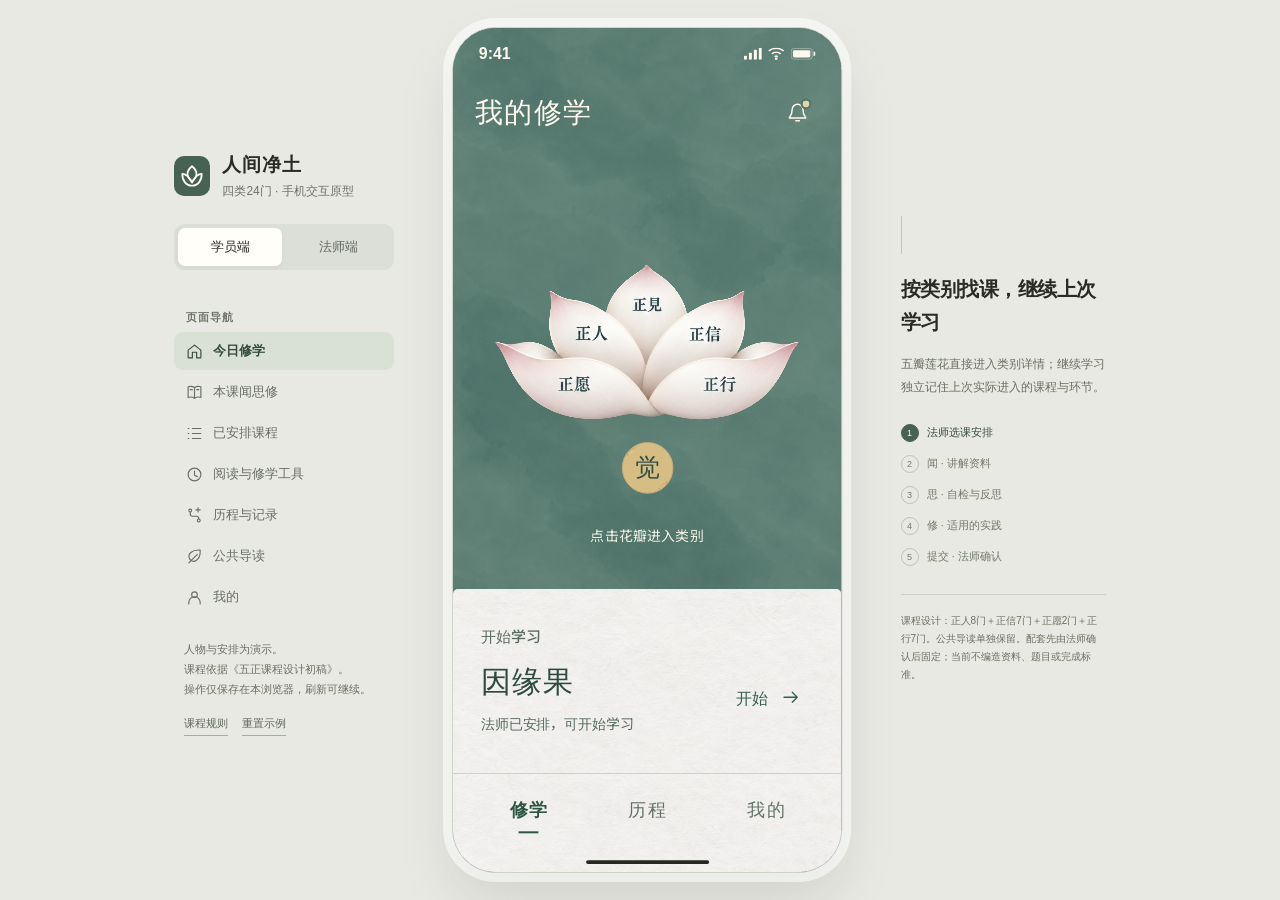
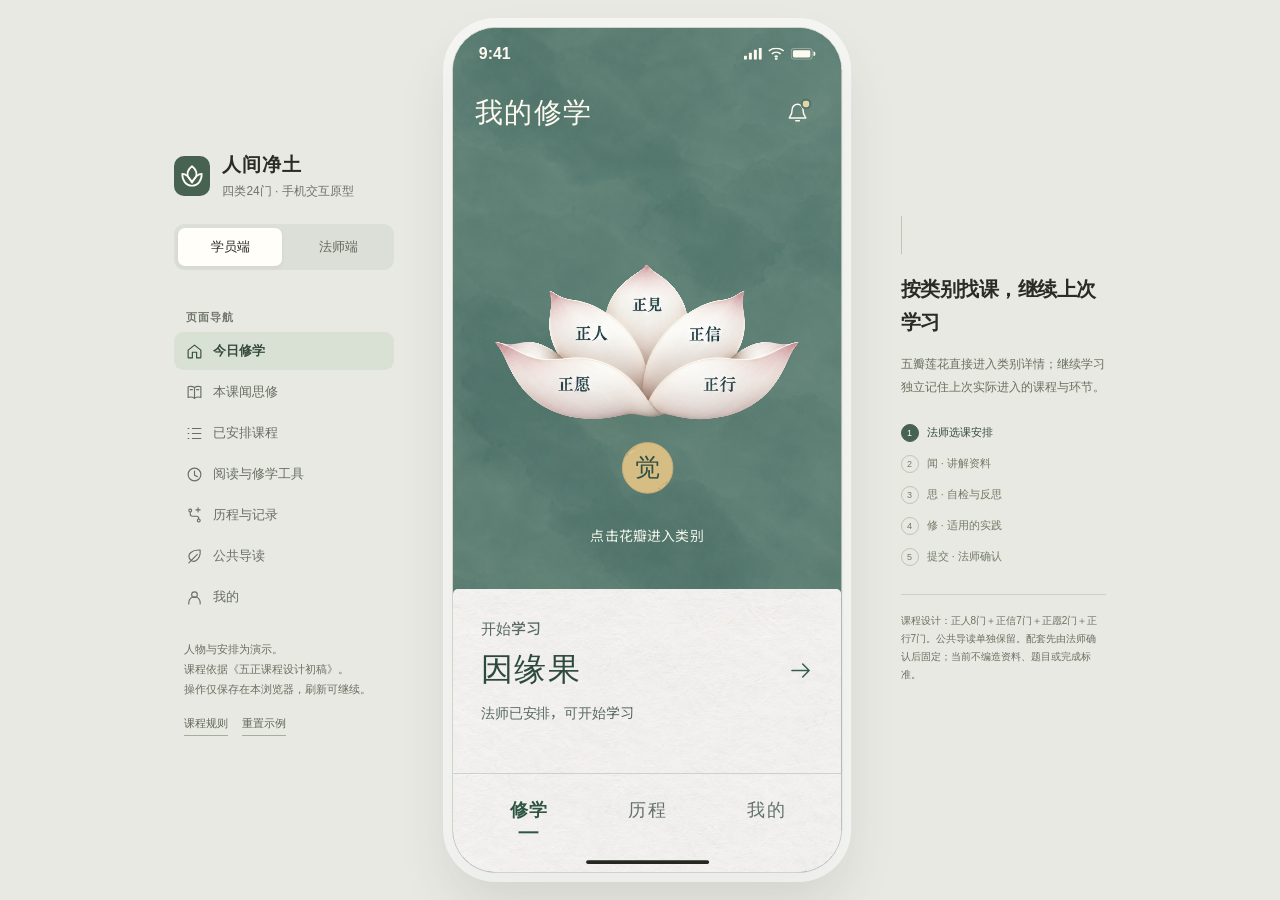
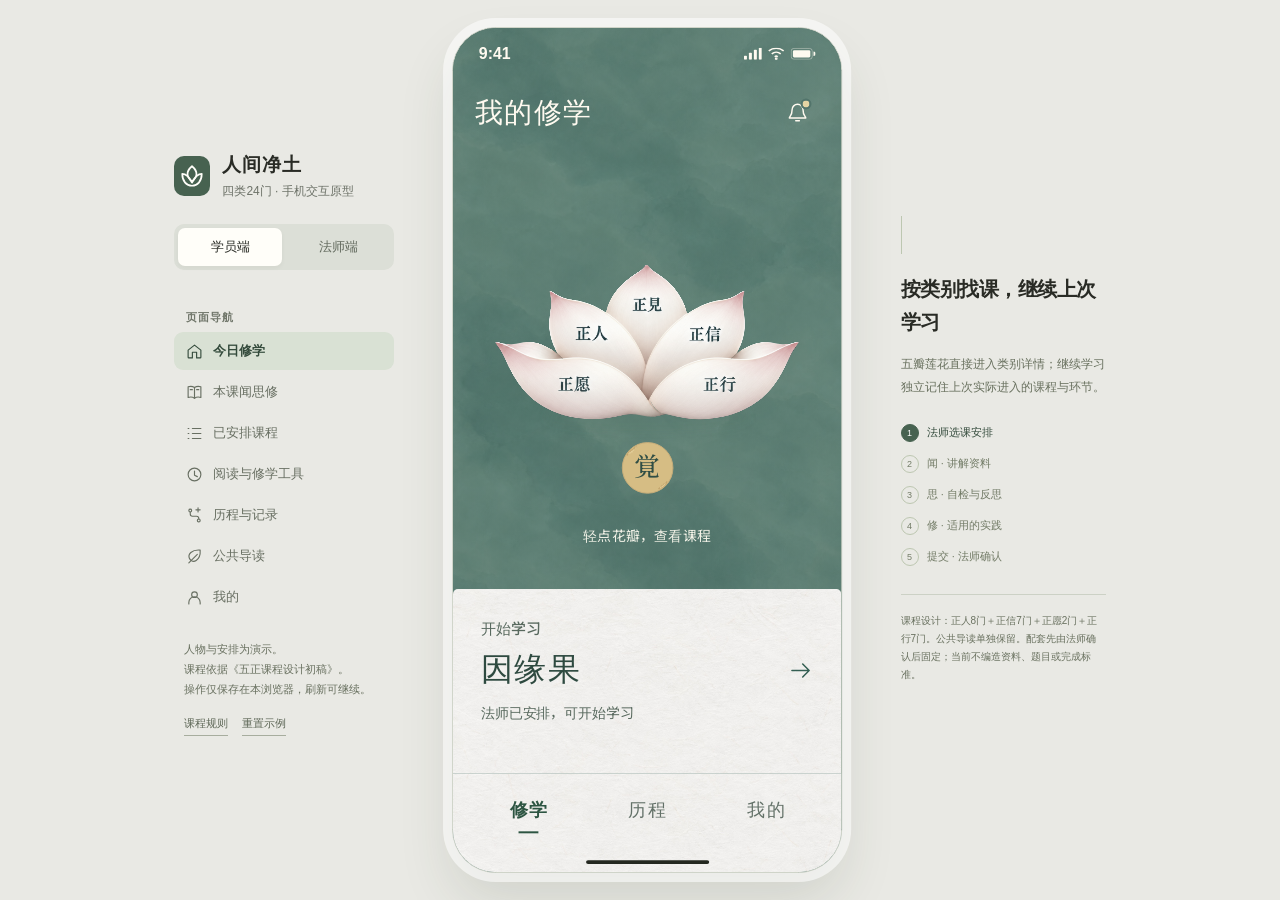
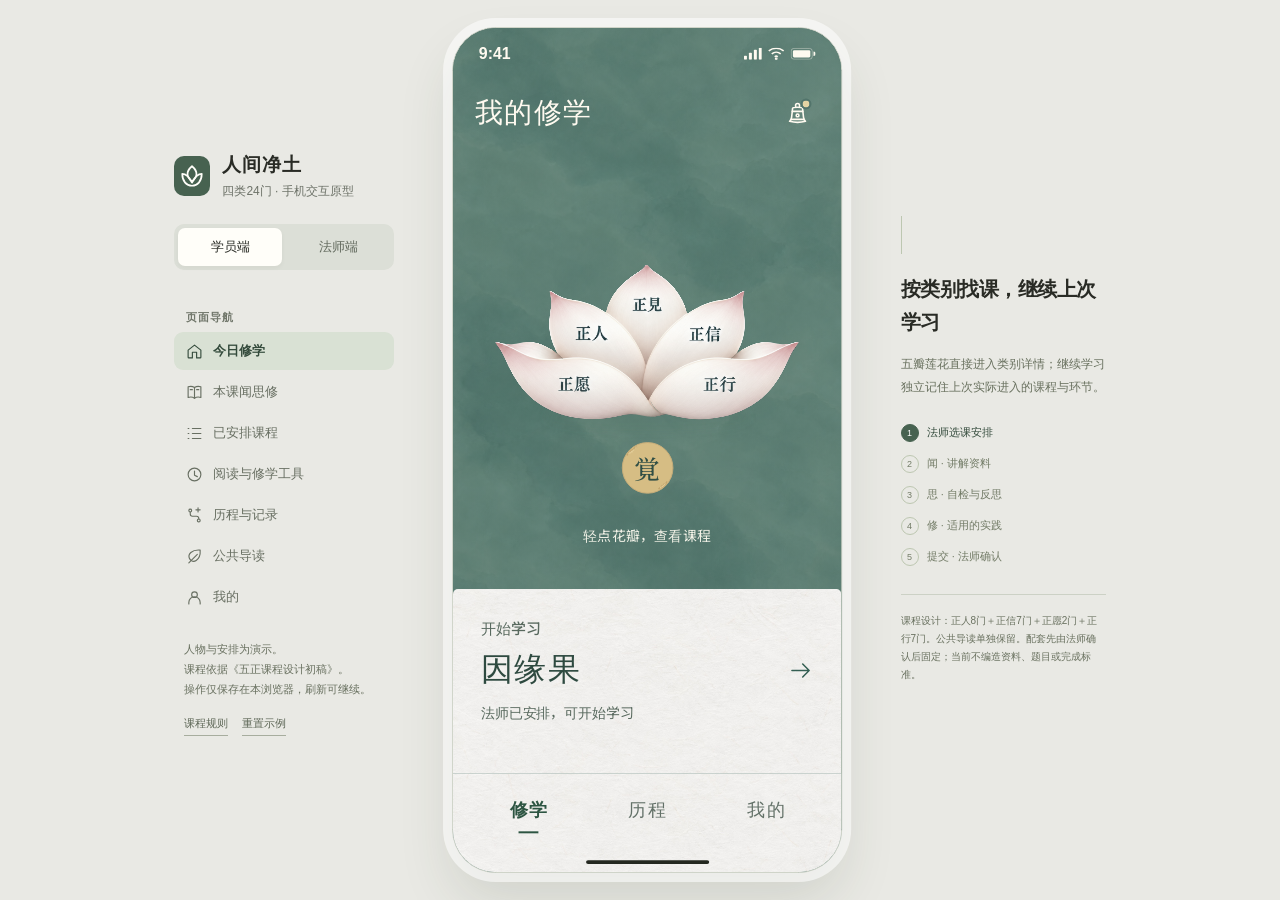
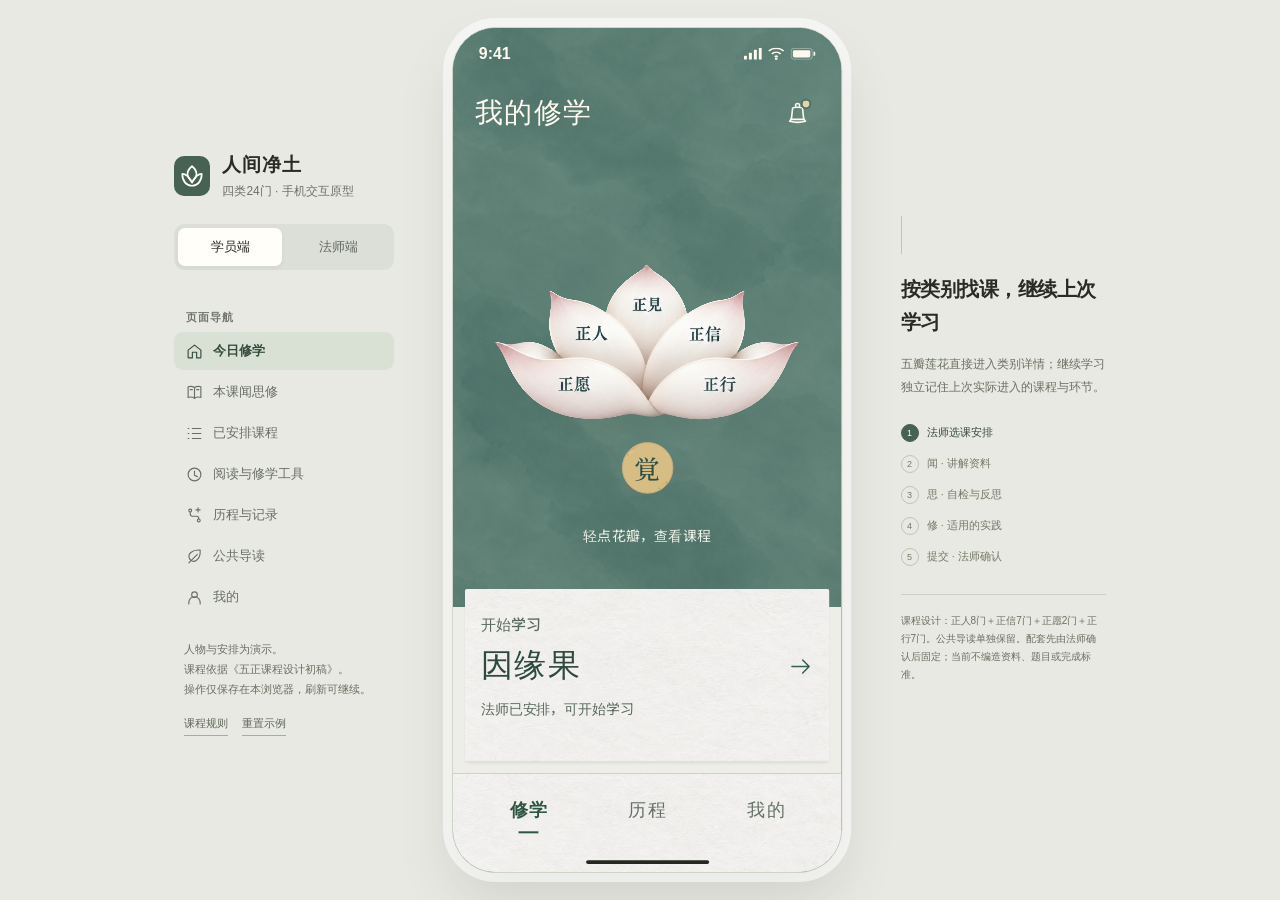
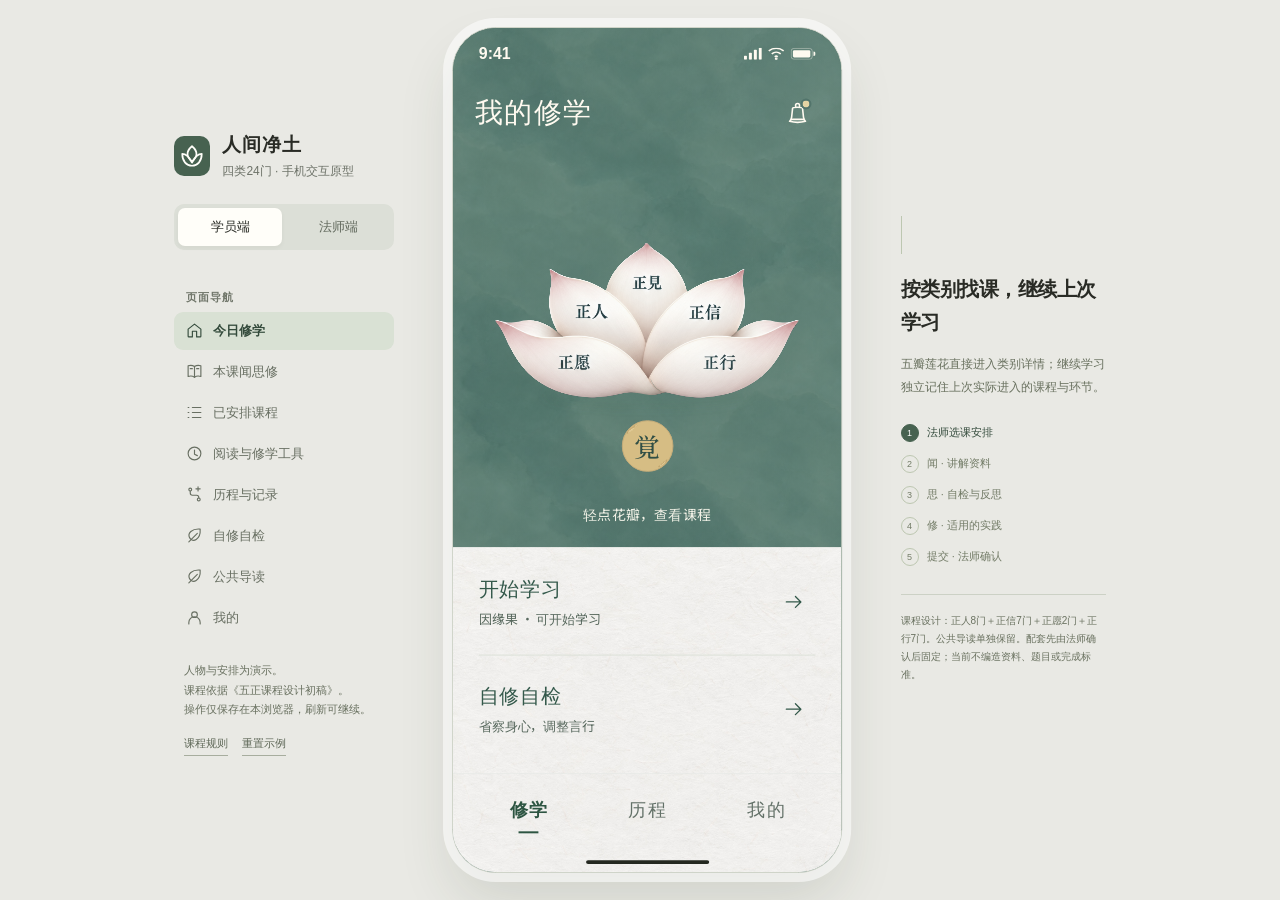
